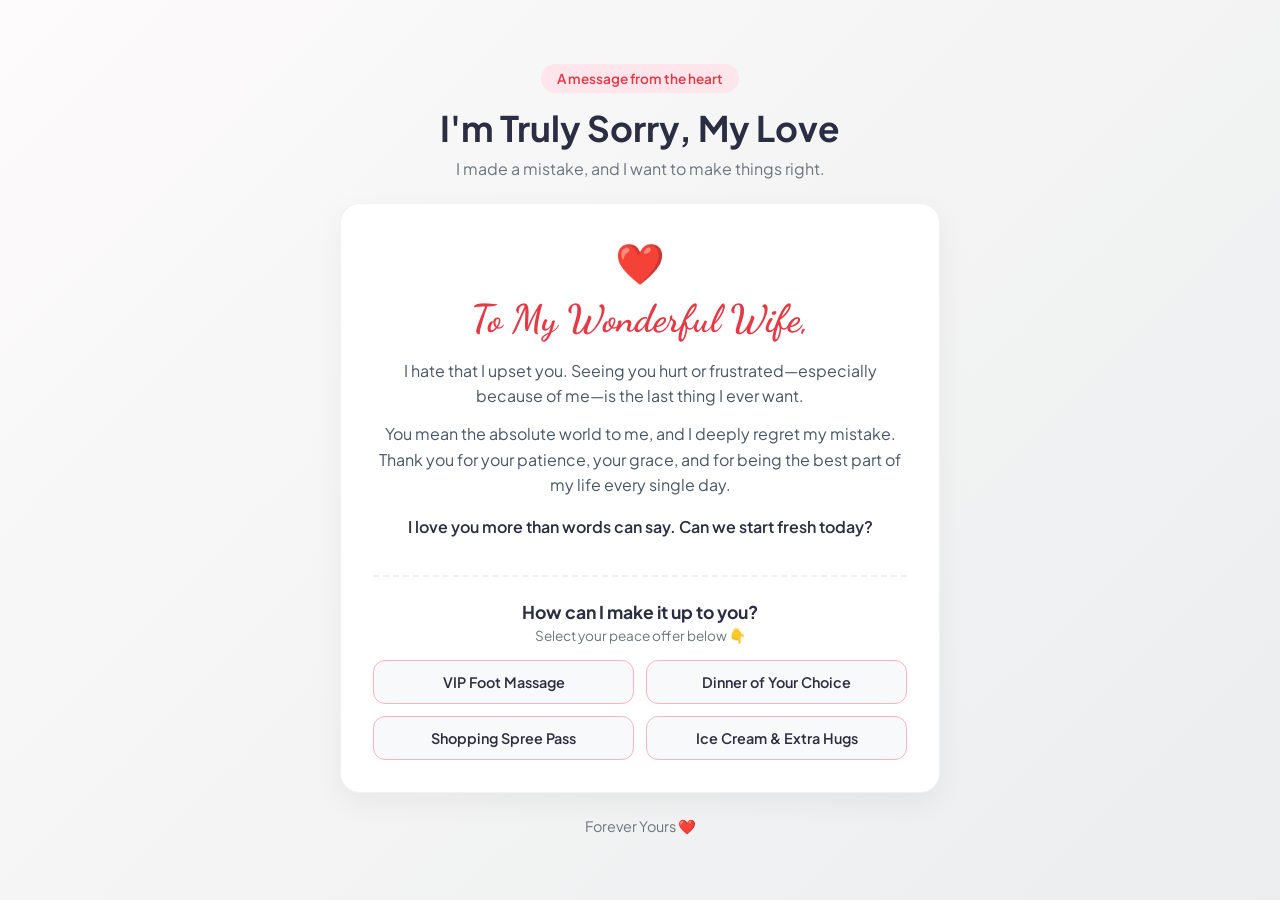
==== index.html @ 35dc7ccc "Update index.html" ====
<!DOCTYPE html>
<html lang="en">
<head>
  <meta charset="UTF-8">
  <meta name="viewport" content="width=device-width, initial-scale=1.0">
  <title>I'm So Sorry ❤️</title>
  
  <!-- Fonts -->
  <link rel="preconnect" href="https://fonts.googleapis.com">
  <link rel="preconnect" href="https://fonts.gstatic.com" crossorigin>
  <link href="https://fonts.googleapis.com/css2?family=Dancing+Script:wght@600&family=Plus+Jakarta+Sans:wght@400;600&display=swap" rel="stylesheet">

  <!-- Combined Stylesheet -->
  <style>
    :root {
      --bg-gradient: linear-gradient(135deg, #fdfbfb 0%, #ebedee 100%);
      --card-bg: #ffffff;
      --primary-color: #e63946;
      --text-dark: #2b2d42;
      --text-muted: #6c757d;
      --accent-pink: #ffe5ec;
      --accent-border: #ffb3c1;
    }

    * {
      box-sizing: border-box;
      margin: 0;
      padding: 0;
    }

    body {
      font-family: 'Plus Jakarta Sans', sans-serif;
      background: var(--bg-gradient);
      color: var(--text-dark);
      min-height: 100vh;
      display: flex;
      justify-content: center;
      align-items: center;
      padding: 20px;
    }

    .container {
      max-width: 600px;
      width: 100%;
    }

    .hero {
      text-align: center;
      margin-bottom: 24px;
    }

    .badge {
      background-color: var(--accent-pink);
      color: var(--primary-color);
      font-size: 0.85rem;
      font-weight: 600;
      padding: 6px 16px;
      border-radius: 20px;
      display: inline-block;
      margin-bottom: 12px;
    }

    .hero h1 {
      font-size: 2.2rem;
      color: var(--text-dark);
      margin-bottom: 8px;
    }

    .subtitle {
      color: var(--text-muted);
      font-size: 1rem;
    }

    .card {
      background: var(--card-bg);
      border-radius: 20px;
      padding: 32px;
      box-shadow: 0 10px 30px rgba(0, 0, 0, 0.05);
      border: 1px solid rgba(0, 0, 0, 0.05);
    }

    .letter-window {
      text-align: center;
      border-bottom: 2px dashed #f0f0f0;
      padding-bottom: 24px;
      margin-bottom: 24px;
    }

    .heart-icon {
      font-size: 2.5rem;
      margin-bottom: 8px;
      animation: pulse 1.8s infinite;
    }

    .letter-window h2 {
      font-family: 'Dancing Script', cursive;
      font-size: 2.4rem;
      color: var(--primary-color);
      margin-bottom: 16px;
    }

    .letter-body p {
      line-height: 1.6;
      margin-bottom: 12px;
      color: #4a5568;
    }

    .letter-body .highlight {
      font-weight: 600;
      color: var(--text-dark);
      margin-top: 16px;
    }

    .interactive-section h3 {
      font-size: 1.1rem;
      text-align: center;
      margin-bottom: 4px;
    }

    .hint {
      text-align: center;
      font-size: 0.85rem;
      color: var(--text-muted);
      margin-bottom: 16px;
    }

    .buttons-grid {
      display: grid;
      grid-template-columns: repeat(2, 1fr);
      gap: 12px;
    }

    .offer-btn {
      background-color: #f8f9fa;
      border: 1px solid var(--accent-border);
      padding: 12px 16px;
      border-radius: 12px;
      font-family: inherit;
      font-size: 0.9rem;
      font-weight: 600;
      color: var(--text-dark);
      cursor: pointer;
      transition: all 0.2s ease;
    }

    .offer-btn:hover {
      background-color: var(--accent-pink);
      transform: translateY(-2px);
    }

    .response-box {
      margin-top: 20px;
      padding: 16px;
      background-color: var(--accent-pink);
      border-radius: 12px;
      text-align: center;
      border: 1px solid var(--accent-border);
      transition: opacity 0.3s ease;
    }

    .hidden {
      display: none;
    }

    footer {
      text-align: center;
      margin-top: 24px;
      color: var(--text-muted);
      font-size: 0.9rem;
    }

    @keyframes pulse {
      0% { transform: scale(1); }
      50% { transform: scale(1.15); }
      100% { transform: scale(1); }
    }

    @media (max-width: 480px) {
      .buttons-grid {
        grid-template-columns: 1fr;
      }
    }
  </style>
</head>
<body>

  <div class="container">
    <header class="hero">
      <span class="badge">A message from the heart</span>
      <h1>I'm Truly Sorry, My Love</h1>
      <p class="subtitle">I made a mistake, and I want to make things right.</p>
    </header>

    <main class="card">
      <div class="letter-window">
        <div class="heart-icon">❤️</div>
        <h2>To My Wonderful Wife,</h2>
        <div class="letter-body">
          <p>I hate that I upset you. Seeing you hurt or frustrated—especially because of me—is the last thing I ever want.</p>
          <p>You mean the absolute world to me, and I deeply regret my mistake. Thank you for your patience, your grace, and for being the best part of my life every single day.</p>
          <p class="highlight">I love you more than words can say. Can we start fresh today?</p>
        </div>
      </div>

      <div class="interactive-section">
        <h3>How can I make it up to you?</h3>
        <p class="hint">Select your peace offer below 👇</p>
        
        <div class="buttons-grid">
          <button class="offer-btn" onclick="acceptOffer('🛋️ VIP Foot Massage & Quiet Evening')">VIP Foot Massage</button>
          <button class="offer-btn" onclick="acceptOffer('🍕 Favorite Takeout & Movie Night')">Dinner of Your Choice</button>
          <button class="offer-btn" onclick="acceptOffer('🛍️ Uninterrupted Shopping Day')">Shopping Spree Pass</button>
          <button class="offer-btn" onclick="acceptOffer('🍦 Ice Cream & Unlimited Hugs')">Ice Cream & Extra Hugs</button>
        </div>

        <div id="response-box" class="response-box hidden">
          <p id="response-text"></p>
        </div>
      </div>
    </main>

    <footer>
      <p>Forever Yours ❤️</p>
    </footer>
  </div>

  <!-- JavaScript Logic -->
  <script>
    function acceptOffer(offerText) {
      const responseBox = document.getElementById('response-box');
      const responseText = document.getElementById('response-text');

      responseText.innerHTML = `<strong>Locked in!</strong><br> You selected: <em>${offerText}</em>. Consider it done! ❤️`;
      
      responseBox.classList.remove('hidden');
      responseBox.scrollIntoView({ behavior: 'smooth', block: 'nearest' });
    }
  </script>
</body>
</html>
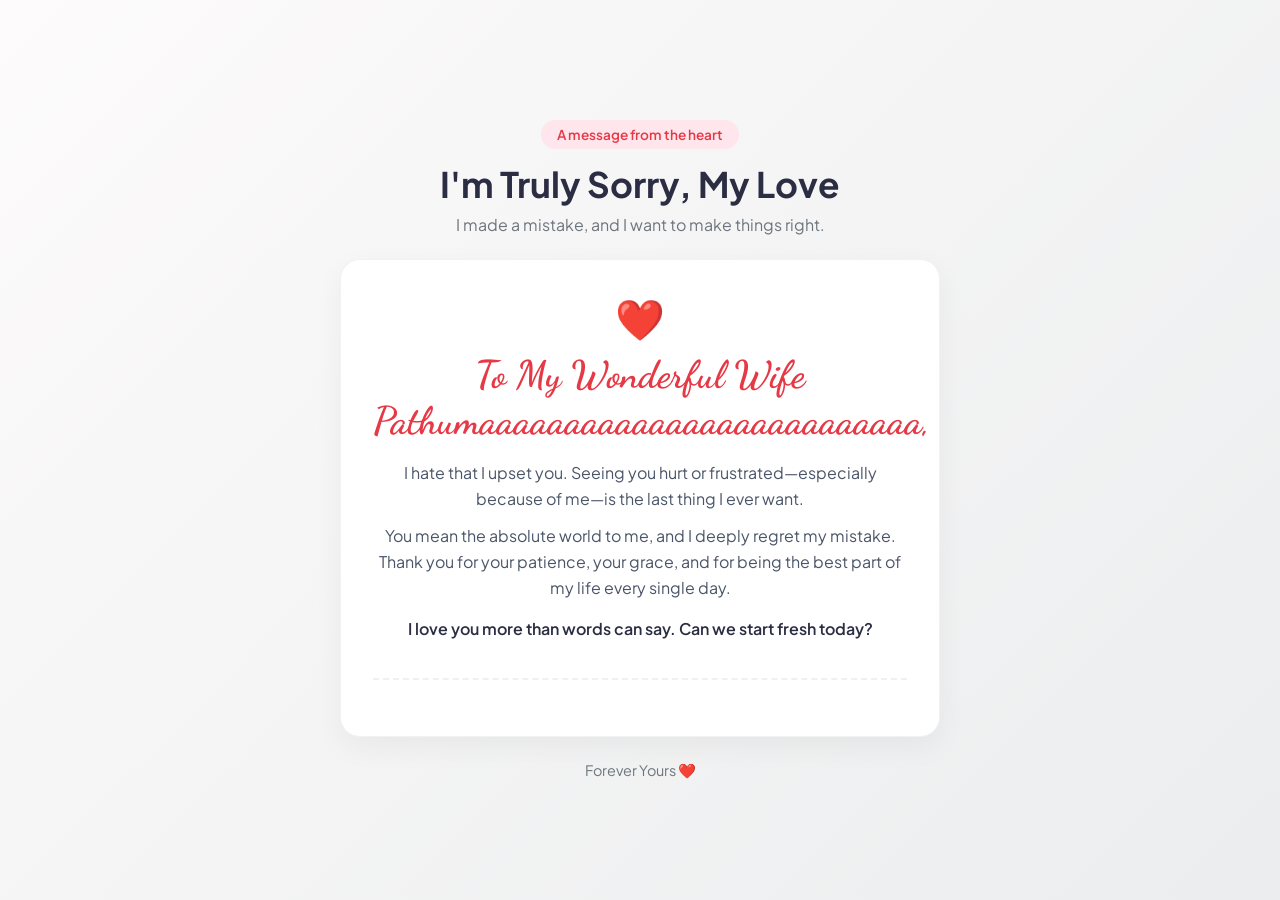
==== commit f6d93200: "Update index.html" ====
--- a/index.html
+++ b/index.html
@@ -194,24 +194,12 @@
     <main class="card">
       <div class="letter-window">
         <div class="heart-icon">❤️</div>
-        <h2>To My Wonderful Wife,</h2>
+        <h2>To My Wonderful Wife Pathumaaaaaaaaaaaaaaaaaaaaaaaaaa,</h2>
         <div class="letter-body">
           <p>I hate that I upset you. Seeing you hurt or frustrated—especially because of me—is the last thing I ever want.</p>
           <p>You mean the absolute world to me, and I deeply regret my mistake. Thank you for your patience, your grace, and for being the best part of my life every single day.</p>
           <p class="highlight">I love you more than words can say. Can we start fresh today?</p>
         </div>
-      </div>
-
-      <div class="interactive-section">
-        <h3>How can I make it up to you?</h3>
-        <p class="hint">Select your peace offer below 👇</p>
-        
-        <div class="buttons-grid">
-          <button class="offer-btn" onclick="acceptOffer('🛋️ VIP Foot Massage & Quiet Evening')">VIP Foot Massage</button>
-          <button class="offer-btn" onclick="acceptOffer('🍕 Favorite Takeout & Movie Night')">Dinner of Your Choice</button>
-          <button class="offer-btn" onclick="acceptOffer('🛍️ Uninterrupted Shopping Day')">Shopping Spree Pass</button>
-          <button class="offer-btn" onclick="acceptOffer('🍦 Ice Cream & Unlimited Hugs')">Ice Cream & Extra Hugs</button>
-        </div>
 
         <div id="response-box" class="response-box hidden">
           <p id="response-text"></p>
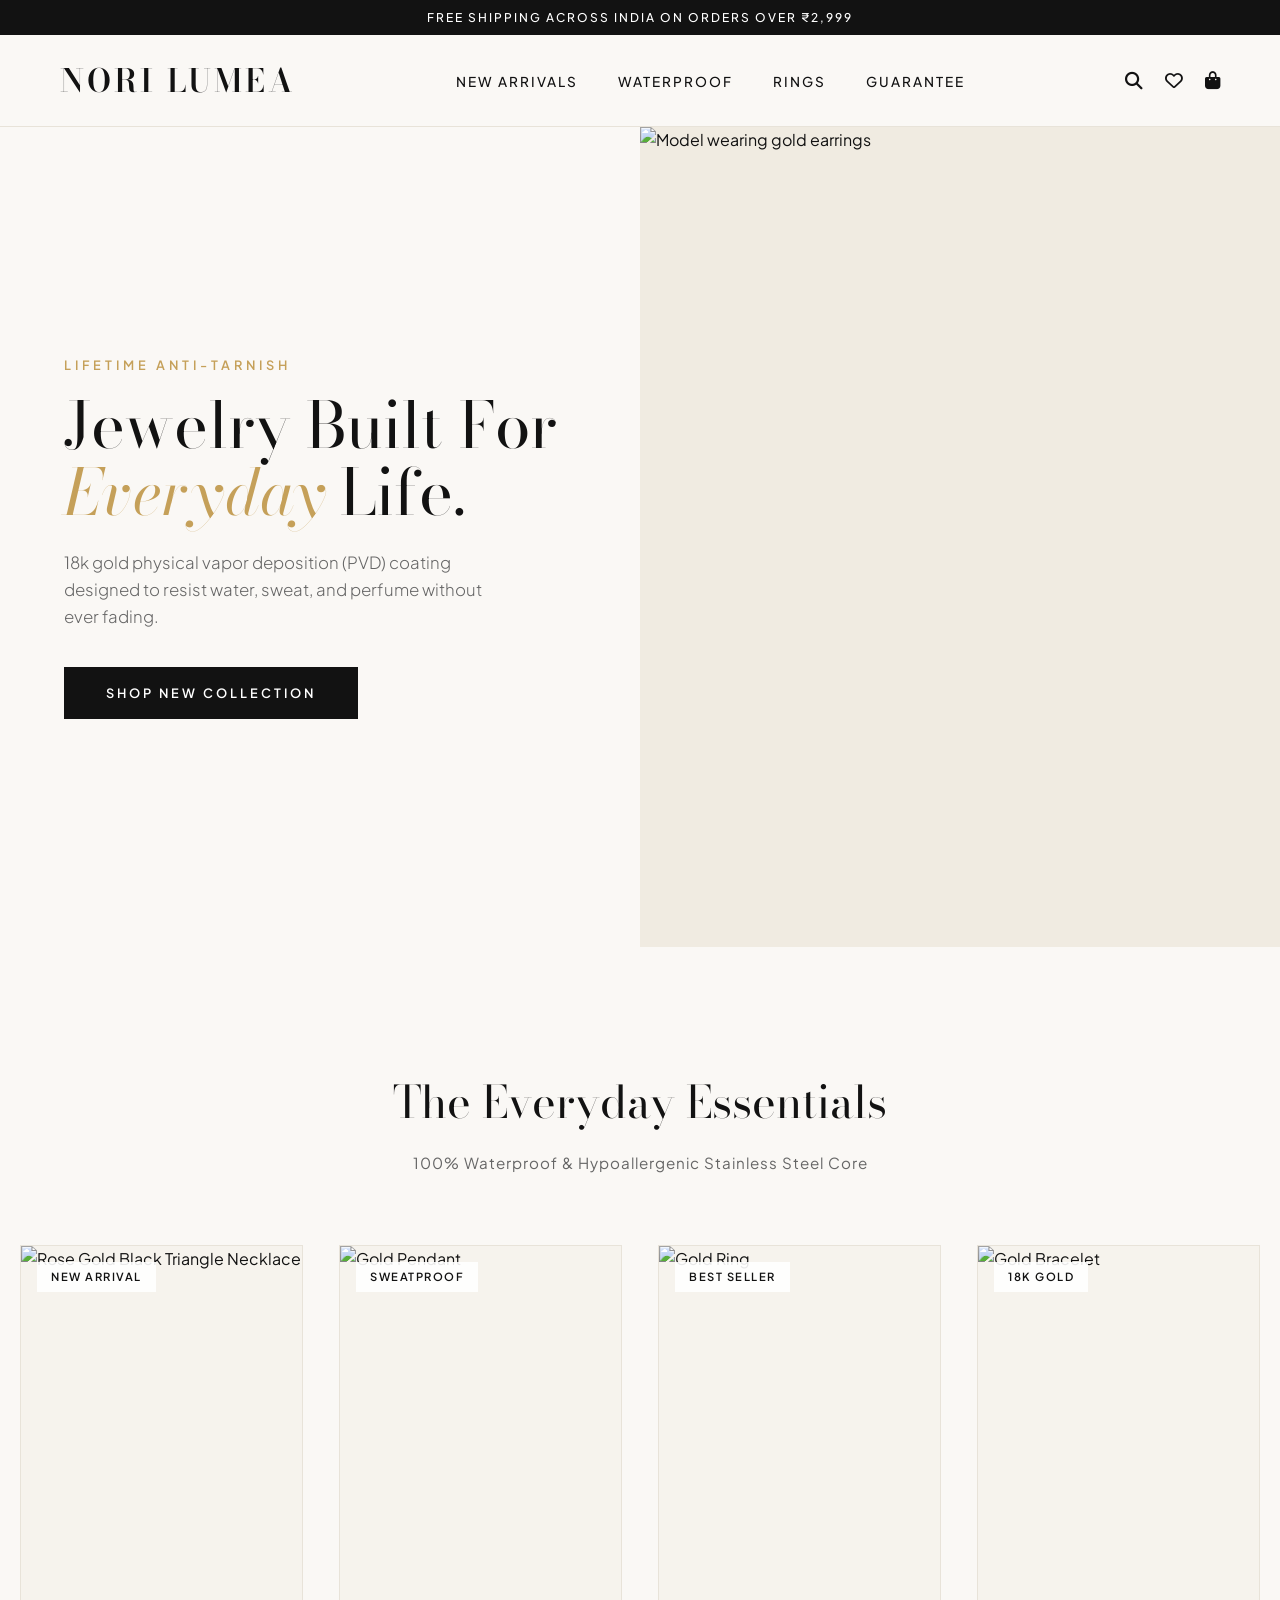
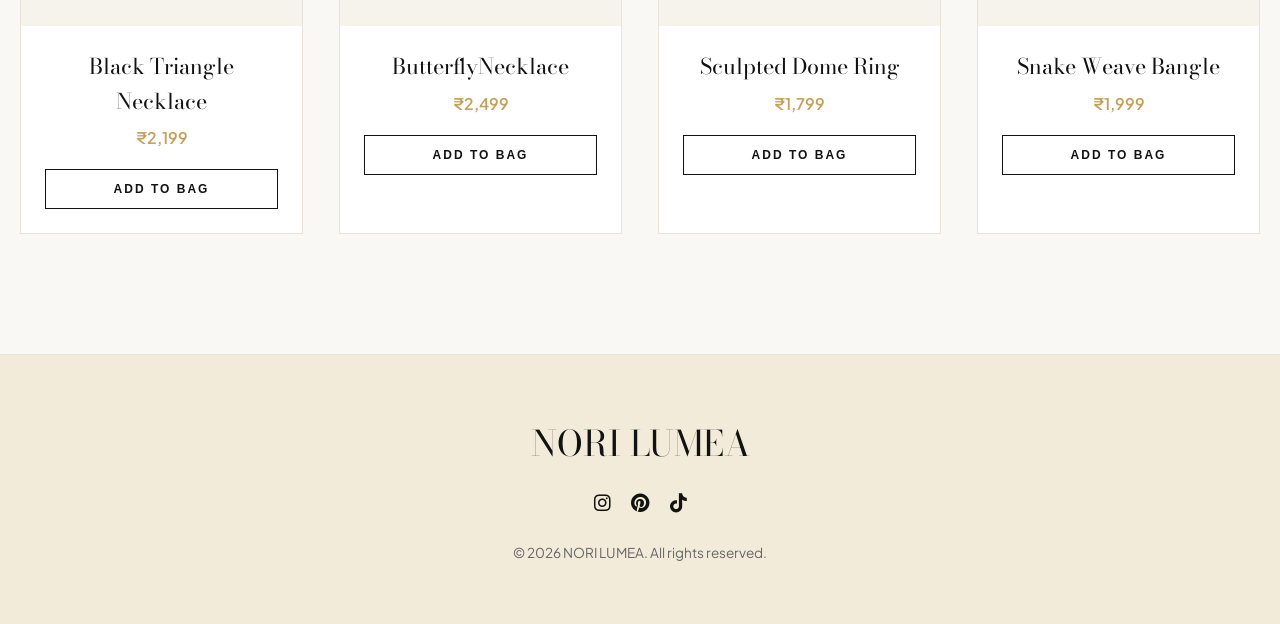
==== commit d4f7b40d: "Replace old content with new layout and styles" ====
--- a/index.html
+++ b/index.html
@@ -1,228 +1,465 @@
 <!DOCTYPE html>
 <html lang="en">
 <head>
-  <meta charset="UTF-8">
-  <meta name="viewport" content="width=device-width, initial-scale=1.0">
-  <title>I'm So Sorry ❤️</title>
-  
-  <!-- Fonts -->
-  <link rel="preconnect" href="https://fonts.googleapis.com">
-  <link rel="preconnect" href="https://fonts.gstatic.com" crossorigin>
-  <link href="https://fonts.googleapis.com/css2?family=Dancing+Script:wght@600&family=Plus+Jakarta+Sans:wght@400;600&display=swap" rel="stylesheet">
-
-  <!-- Combined Stylesheet -->
-  <style>
-    :root {
-      --bg-gradient: linear-gradient(135deg, #fdfbfb 0%, #ebedee 100%);
-      --card-bg: #ffffff;
-      --primary-color: #e63946;
-      --text-dark: #2b2d42;
-      --text-muted: #6c757d;
-      --accent-pink: #ffe5ec;
-      --accent-border: #ffb3c1;
-    }
-
-    * {
-      box-sizing: border-box;
-      margin: 0;
-      padding: 0;
-    }
-
-    body {
-      font-family: 'Plus Jakarta Sans', sans-serif;
-      background: var(--bg-gradient);
-      color: var(--text-dark);
-      min-height: 100vh;
-      display: flex;
-      justify-content: center;
-      align-items: center;
-      padding: 20px;
-    }
-
-    .container {
-      max-width: 600px;
-      width: 100%;
-    }
-
-    .hero {
-      text-align: center;
-      margin-bottom: 24px;
-    }
-
-    .badge {
-      background-color: var(--accent-pink);
-      color: var(--primary-color);
-      font-size: 0.85rem;
-      font-weight: 600;
-      padding: 6px 16px;
-      border-radius: 20px;
-      display: inline-block;
-      margin-bottom: 12px;
-    }
-
-    .hero h1 {
-      font-size: 2.2rem;
-      color: var(--text-dark);
-      margin-bottom: 8px;
-    }
-
-    .subtitle {
-      color: var(--text-muted);
-      font-size: 1rem;
-    }
-
-    .card {
-      background: var(--card-bg);
-      border-radius: 20px;
-      padding: 32px;
-      box-shadow: 0 10px 30px rgba(0, 0, 0, 0.05);
-      border: 1px solid rgba(0, 0, 0, 0.05);
-    }
-
-    .letter-window {
-      text-align: center;
-      border-bottom: 2px dashed #f0f0f0;
-      padding-bottom: 24px;
-      margin-bottom: 24px;
-    }
-
-    .heart-icon {
-      font-size: 2.5rem;
-      margin-bottom: 8px;
-      animation: pulse 1.8s infinite;
-    }
-
-    .letter-window h2 {
-      font-family: 'Dancing Script', cursive;
-      font-size: 2.4rem;
-      color: var(--primary-color);
-      margin-bottom: 16px;
-    }
-
-    .letter-body p {
-      line-height: 1.6;
-      margin-bottom: 12px;
-      color: #4a5568;
-    }
-
-    .letter-body .highlight {
-      font-weight: 600;
-      color: var(--text-dark);
-      margin-top: 16px;
-    }
-
-    .interactive-section h3 {
-      font-size: 1.1rem;
-      text-align: center;
-      margin-bottom: 4px;
-    }
-
-    .hint {
-      text-align: center;
-      font-size: 0.85rem;
-      color: var(--text-muted);
-      margin-bottom: 16px;
-    }
-
-    .buttons-grid {
-      display: grid;
-      grid-template-columns: repeat(2, 1fr);
-      gap: 12px;
-    }
-
-    .offer-btn {
-      background-color: #f8f9fa;
-      border: 1px solid var(--accent-border);
-      padding: 12px 16px;
-      border-radius: 12px;
-      font-family: inherit;
-      font-size: 0.9rem;
-      font-weight: 600;
-      color: var(--text-dark);
-      cursor: pointer;
-      transition: all 0.2s ease;
-    }
-
-    .offer-btn:hover {
-      background-color: var(--accent-pink);
-      transform: translateY(-2px);
-    }
-
-    .response-box {
-      margin-top: 20px;
-      padding: 16px;
-      background-color: var(--accent-pink);
-      border-radius: 12px;
-      text-align: center;
-      border: 1px solid var(--accent-border);
-      transition: opacity 0.3s ease;
-    }
-
-    .hidden {
-      display: none;
-    }
-
-    footer {
-      text-align: center;
-      margin-top: 24px;
-      color: var(--text-muted);
-      font-size: 0.9rem;
-    }
-
-    @keyframes pulse {
-      0% { transform: scale(1); }
-      50% { transform: scale(1.15); }
-      100% { transform: scale(1); }
-    }
-
-    @media (max-width: 480px) {
-      .buttons-grid {
-        grid-template-columns: 1fr;
-      }
-    }
-  </style>
+    <meta charset="UTF-8">
+    <meta name="viewport" content="width=device-width, initial-scale=1.0">
+    <title>NORI LUMEA | Anti-Tarnish Everyday Luxury</title>
+    <!-- Google Fonts & FontAwesome -->
+    <link href="https://fonts.googleapis.com/css2?family=Bodoni+Moda:ital,opsz,wght@0,6..96,400;0,6..96,600;1,6..96,400&family=Plus+Jakarta+Sans:wght@300;400;500;600&display=swap" rel="stylesheet">
+    <link rel="stylesheet" href="https://cdnjs.cloudflare.com/ajax/libs/font-awesome/6.4.0/css/all.min.css">
+
+    <style>
+        /* ==========================================
+           1. LIGHT LUXURY DESIGN SYSTEM
+           ========================================== */
+        :root {
+            --bg-body: #faf8f5;
+            --bg-card: #ffffff;
+            --text-primary: #121212;
+            --text-secondary: #666666;
+            --accent-gold: #c5a059;
+            --accent-soft: #f2ebd9;
+            --border-light: #e8e3d9;
+            --font-editorial: 'Bodoni Moda', serif;
+            --font-clean: 'Plus Jakarta Sans', sans-serif;
+        }
+
+        * {
+            margin: 0;
+            padding: 0;
+            box-sizing: border-box;
+            scroll-behavior: smooth;
+        }
+
+        body {
+            background-color: var(--bg-body);
+            color: var(--text-primary);
+            font-family: var(--font-clean);
+            overflow-x: hidden;
+            line-height: 1.6;
+        }
+
+        /* Top Announcement Bar */
+        .announcement-bar {
+            background-color: var(--text-primary);
+            color: #ffffff;
+            text-align: center;
+            padding: 8px 20px;
+            font-size: 0.75rem;
+            letter-spacing: 2px;
+            text-transform: uppercase;
+            font-weight: 500;
+        }
+
+        /* ==========================================
+           2. HEADER & NAVIGATION
+           ========================================== */
+        nav {
+            position: sticky;
+            top: 0;
+            width: 100%;
+            padding: 20px 60px;
+            display: flex;
+            justify-content: space-between;
+            align-items: center;
+            background: rgba(250, 248, 245, 0.9);
+            backdrop-filter: blur(10px);
+            border-bottom: 1px solid var(--border-light);
+            z-index: 1000;
+        }
+
+        .logo {
+            font-family: var(--font-editorial);
+            font-size: 2rem;
+            letter-spacing: 3px;
+            color: var(--text-primary);
+            text-decoration: none;
+            font-weight: 600;
+        }
+
+        .nav-links {
+            display: flex;
+            gap: 40px;
+            list-style: none;
+        }
+
+        .nav-links a {
+            color: var(--text-primary);
+            text-decoration: none;
+            font-size: 0.85rem;
+            letter-spacing: 2px;
+            text-transform: uppercase;
+            font-weight: 500;
+            transition: color 0.3s ease;
+        }
+
+        .nav-links a:hover {
+            color: var(--accent-gold);
+        }
+
+        .nav-icons {
+            display: flex;
+            gap: 22px;
+            color: var(--text-primary);
+            font-size: 1.1rem;
+        }
+
+        .nav-icons i {
+            cursor: pointer;
+            transition: transform 0.2s ease;
+        }
+
+        .nav-icons i:hover {
+            transform: scale(1.1);
+            color: var(--accent-gold);
+        }
+
+        /* ==========================================
+           3. HERO SECTION (SPLIT SCREEN LAYOUT)
+           ========================================== */
+        .hero {
+            display: grid;
+            grid-template-columns: 1fr 1fr;
+            min-height: calc(100vh - 80px);
+            align-items: center;
+        }
+
+        .hero-content {
+            padding: 80px 10%;
+            display: flex;
+            flex-direction: column;
+            justify-content: center;
+        }
+
+        .hero-tag {
+            color: var(--accent-gold);
+            font-size: 0.8rem;
+            letter-spacing: 4px;
+            text-transform: uppercase;
+            font-weight: 600;
+            margin-bottom: 16px;
+        }
+
+        .hero-title {
+            font-family: var(--font-editorial);
+            font-size: clamp(3rem, 5vw, 4.8rem);
+            line-height: 1.05;
+            margin-bottom: 24px;
+            font-weight: 400;
+        }
+
+        .hero-title i {
+            font-weight: 400;
+            color: var(--accent-gold);
+        }
+
+        .hero p {
+            color: var(--text-secondary);
+            font-size: 1.05rem;
+            margin-bottom: 36px;
+            max-width: 440px;
+            font-weight: 300;
+        }
+
+        .btn-black {
+            display: inline-block;
+            align-self: flex-start;
+            padding: 16px 42px;
+            background-color: var(--text-primary);
+            color: #ffffff;
+            text-decoration: none;
+            font-size: 0.8rem;
+            letter-spacing: 3px;
+            text-transform: uppercase;
+            font-weight: 600;
+            transition: all 0.3s ease;
+        }
+
+        .btn-black:hover {
+            background-color: var(--accent-gold);
+            transform: translateY(-2px);
+        }
+
+        .hero-image-container {
+            height: 100%;
+            min-height: 500px;
+            position: relative;
+            overflow: hidden;
+            background: #f0ebe1;
+        }
+
+        .hero-image {
+            width: 100%;
+            height: 100%;
+            object-fit: cover;
+        }
+
+        /* ==========================================
+           4. FEATURED PRODUCTS (CLEAN CARDS)
+           ========================================== */
+        .section {
+            max-width: 1300px;
+            margin: 0 auto;
+            padding: 120px 20px;
+        }
+
+        .section-header {
+            text-align: center;
+            margin-bottom: 70px;
+        }
+
+        .section-title {
+            font-family: var(--font-editorial);
+            font-size: 2.8rem;
+            font-weight: 400;
+            margin-bottom: 12px;
+        }
+
+        .section-subtitle {
+            color: var(--text-secondary);
+            font-size: 0.95rem;
+            letter-spacing: 1px;
+        }
+
+        .products-grid {
+            display: grid;
+            grid-template-columns: repeat(auto-fit, minmax(280px, 1fr));
+            gap: 36px;
+        }
+
+        .product-card {
+            background: var(--bg-card);
+            border: 1px solid var(--border-light);
+            transition: all 0.4s ease;
+            position: relative;
+        }
+
+        .product-image-box {
+            position: relative;
+            height: 380px;
+            overflow: hidden;
+            background: #f6f3ed;
+        }
+
+        .product-image-box img {
+            width: 100%;
+            height: 100%;
+            object-fit: cover;
+            transition: transform 0.6s cubic-bezier(0.25, 1, 0.5, 1);
+        }
+
+        .product-card:hover .product-image-box img {
+            transform: scale(1.06);
+        }
+
+        .badge-light {
+            position: absolute;
+            top: 16px;
+            left: 16px;
+            background: rgba(255, 255, 255, 0.9);
+            padding: 6px 14px;
+            font-size: 0.7rem;
+            letter-spacing: 1.5px;
+            text-transform: uppercase;
+            font-weight: 600;
+            color: var(--text-primary);
+            z-index: 2;
+        }
+
+        .product-details {
+            padding: 24px;
+            text-align: center;
+        }
+
+        .product-name {
+            font-family: var(--font-editorial);
+            font-size: 1.35rem;
+            margin-bottom: 6px;
+            font-weight: 400;
+        }
+
+        .product-price {
+            color: var(--accent-gold);
+            font-weight: 600;
+            font-size: 1rem;
+            margin-bottom: 18px;
+        }
+
+        .btn-outline {
+            width: 100%;
+            padding: 12px;
+            background: transparent;
+            border: 1px solid var(--text-primary);
+            color: var(--text-primary);
+            font-size: 0.75rem;
+            letter-spacing: 2px;
+            text-transform: uppercase;
+            font-weight: 600;
+            cursor: pointer;
+            transition: all 0.3s ease;
+        }
+
+        .btn-outline:hover {
+            background: var(--text-primary);
+            color: #ffffff;
+        }
+
+        .product-card:hover {
+            box-shadow: 0 15px 35px rgba(0, 0, 0, 0.05);
+            border-color: var(--accent-gold);
+        }
+
+        /* ==========================================
+           5. FOOTER
+           ========================================== */
+        footer {
+            background-color: #f2ebd9;
+            border-top: 1px solid var(--border-light);
+            padding: 60px 20px;
+            text-align: center;
+        }
+
+        .footer-logo {
+            font-family: var(--font-editorial);
+            font-size: 2.2rem;
+            color: var(--text-primary);
+            margin-bottom: 16px;
+        }
+
+        .footer-socials {
+            display: flex;
+            justify-content: center;
+            gap: 20px;
+            margin-bottom: 24px;
+        }
+
+        .footer-socials a {
+            color: var(--text-primary);
+            font-size: 1.2rem;
+            transition: color 0.3s ease;
+        }
+
+        .footer-socials a:hover {
+            color: var(--accent-gold);
+        }
+
+        @media (max-width: 900px) {
+            .hero { grid-template-columns: 1fr; }
+            .hero-image-container { height: 400px; }
+            .hero-content { padding: 60px 20px; }
+            nav { padding: 20px; }
+            .nav-links { display: none; }
+        }
+    </style>
 </head>
 <body>
 
-  <div class="container">
-    <header class="hero">
-      <span class="badge">A message from the heart</span>
-      <h1>I'm Truly Sorry, My Love</h1>
-      <p class="subtitle">I made a mistake, and I want to make things right.</p>
-    </header>
-
-    <main class="card">
-      <div class="letter-window">
-        <div class="heart-icon">❤️</div>
-        <h2>To My Wonderful Wife Pathumaaaaaaaaaaaaaaaaaaaaaaaaaa,</h2>
-        <div class="letter-body">
-          <p>I hate that I upset you. Seeing you hurt or frustrated—especially because of me—is the last thing I ever want.</p>
-          <p>You mean the absolute world to me, and I deeply regret my mistake. Thank you for your patience, your grace, and for being the best part of my life every single day.</p>
-          <p class="highlight">I love you more than words can say. Can we start fresh today?</p>
-        </div>
-
-        <div id="response-box" class="response-box hidden">
-          <p id="response-text"></p>
-        </div>
-      </div>
-    </main>
-
+    <!-- Announcement Bar -->
+    <div class="announcement-bar">
+        Free Shipping Across India On Orders Over ₹2,999
+    </div>
+
+    <!-- Navigation Header -->
+    <nav>
+        <a href="#" class="logo">NORI LUMEA</a>
+        <ul class="nav-links">
+            <li><a href="#new">New Arrivals</a></li>
+            <li><a href="#waterproof">Waterproof</a></li>
+            <li><a href="#rings">Rings</a></li>
+            <li><a href="#about">Guarantee</a></li>
+        </ul>
+        <div class="nav-icons">
+            <i class="fa-solid fa-magnifying-glass"></i>
+            <i class="fa-regular fa-heart"></i>
+            <i class="fa-solid fa-bag-shopping"></i>
+        </div>
+    </nav>
+
+    <!-- Split Hero Section -->
+    <section class="hero">
+        <div class="hero-content">
+            <span class="hero-tag">Lifetime Anti-Tarnish</span>
+            <h1 class="hero-title">Jewelry Built For <i>Everyday</i> Life.</h1>
+            <p>18k gold physical vapor deposition (PVD) coating designed to resist water, sweat, and perfume without ever fading.</p>
+            <a href="#new" class="btn-black">Shop New Collection</a>
+        </div>
+        <div class="hero-image-container">
+            <img src="ChatGPT Image Aug 13, 2026, 03_35_09 PM.png" alt="Model wearing gold earrings" class="hero-image">
+        </div>
+    </section>
+
+    <!-- Product Showcase Grid -->
+    <section class="section" id="new">
+        <div class="section-header">
+            <h2 class="section-title">The Everyday Essentials</h2>
+            <p class="section-subtitle">100% Waterproof & Hypoallergenic Stainless Steel Core</p>
+        </div>
+
+        <div class="products-grid">
+            <!-- Product 1: Newly Added Triangle Necklace -->
+            <article class="product-card">
+                <div class="product-image-box">
+                    <span class="badge-light">New Arrival</span>
+                    <img src="ChatGPT Image Aug 13, 2026, 03_58_07 PM.png" alt="Rose Gold Black Triangle Necklace">
+                </div>
+                <div class="product-details">
+                    <h3 class="product-name">Black Triangle Necklace</h3>
+                    <p class="product-price">₹2,199</p>
+                    <button class="btn-outline">Add To Bag</button>
+                </div>
+            </article>
+
+            <!-- Product 2 -->
+            <article class="product-card">
+                <div class="product-image-box">
+                    <span class="badge-light">Sweatproof</span>
+                    <img src="ChatGPT Image Aug 13, 2026, 04_11_42 PM.png" alt="Gold Pendant">
+                </div>
+                <div class="product-details">
+                    <h3 class="product-name">ButterflyNecklace</h3>
+                    <p class="product-price">₹2,499</p>
+                    <button class="btn-outline">Add To Bag</button>
+                </div>
+            </article>
+
+            <!-- Product 3 -->
+            <article class="product-card">
+                <div class="product-image-box">
+                    <span class="badge-light">Best Seller</span>
+                    <img src="ChatGPT Image Aug 13, 2026, 04_20_34 PM.png" alt="Gold Ring">
+                </div>
+                <div class="product-details">
+                    <h3 class="product-name">Sculpted Dome Ring</h3>
+                    <p class="product-price">₹1,799</p>
+                    <button class="btn-outline">Add To Bag</button>
+                </div>
+            </article>
+
+            <!-- Product 4 -->
+            <article class="product-card">
+                <div class="product-image-box">
+                    <span class="badge-light">18k Gold</span>
+                    <img src="ChatGPT Image Aug 13, 2026, 06_10_52 PM.png" alt="Gold Bracelet">
+                </div>
+                <div class="product-details">
+                    <h3 class="product-name">Snake Weave Bangle</h3>
+                    <p class="product-price">₹1,999</p>
+                    <button class="btn-outline">Add To Bag</button>
+                </div>
+            </article>
+        </div>
+    </section>
+
+    <!-- Footer -->
     <footer>
-      <p>Forever Yours ❤️</p>
+        <div class="footer-logo">NORI LUMEA</div>
+        <div class="footer-socials">
+            <a href="#"><i class="fa-brands fa-instagram"></i></a>
+            <a href="#"><i class="fa-brands fa-pinterest"></i></a>
+            <a href="#"><i class="fa-brands fa-tiktok"></i></a>
+        </div>
+        <p style="color: var(--text-secondary); font-size: 0.85rem;">&copy; 2026 NORI LUMEA. All rights reserved.</p>
     </footer>
-  </div>
-
-  <!-- JavaScript Logic -->
-  <script>
-    function acceptOffer(offerText) {
-      const responseBox = document.getElementById('response-box');
-      const responseText = document.getElementById('response-text');
-
-      responseText.innerHTML = `<strong>Locked in!</strong><br> You selected: <em>${offerText}</em>. Consider it done! ❤️`;
-      
-      responseBox.classList.remove('hidden');
-      responseBox.scrollIntoView({ behavior: 'smooth', block: 'nearest' });
-    }
-  </script>
+
 </body>
 </html>
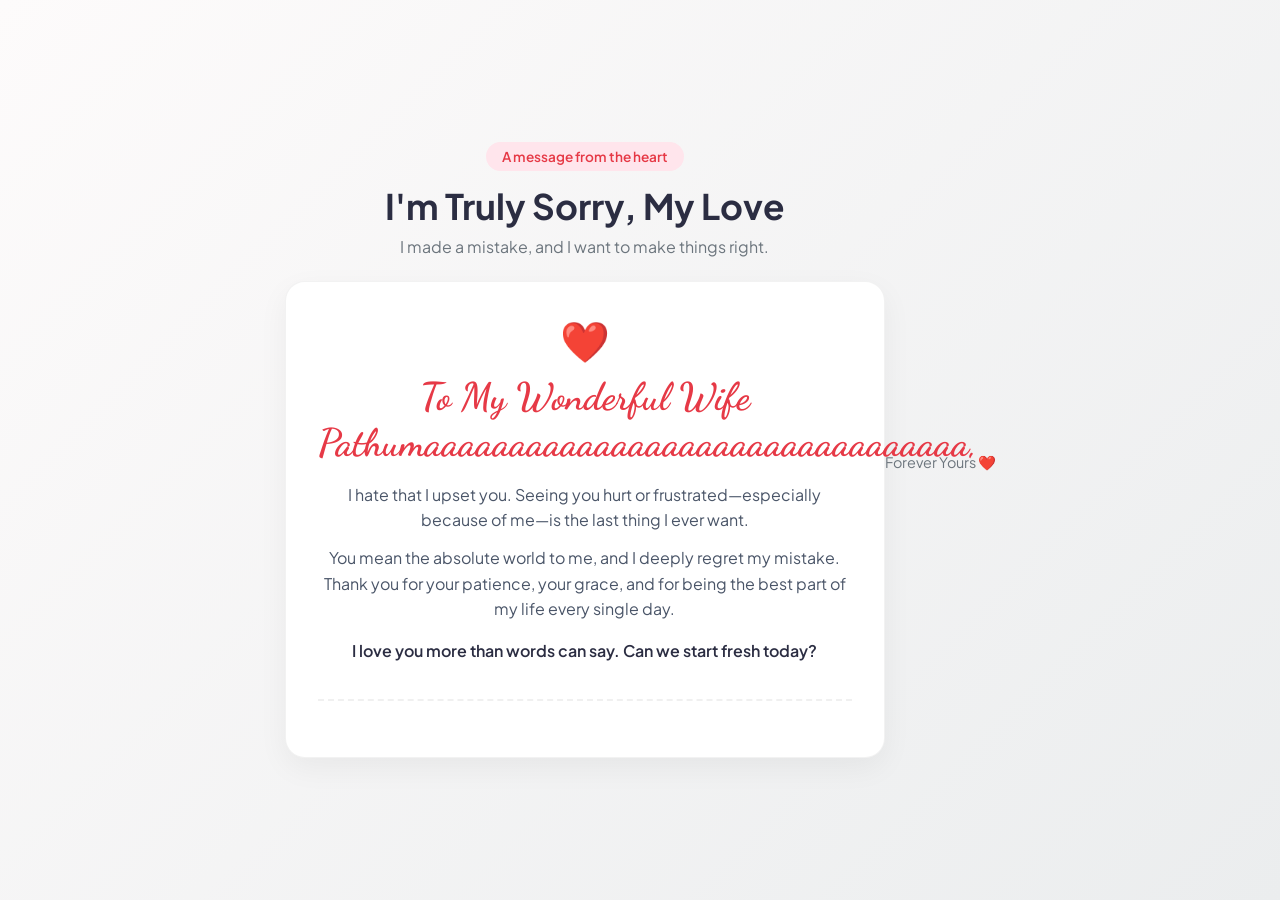
==== commit f237f4b1: "Replace NORI LUMEA content with apology message" ====
--- a/index.html
+++ b/index.html
@@ -1,465 +1,231 @@
 <!DOCTYPE html>
 <html lang="en">
 <head>
-    <meta charset="UTF-8">
-    <meta name="viewport" content="width=device-width, initial-scale=1.0">
-    <title>NORI LUMEA | Anti-Tarnish Everyday Luxury</title>
-    <!-- Google Fonts & FontAwesome -->
-    <link href="https://fonts.googleapis.com/css2?family=Bodoni+Moda:ital,opsz,wght@0,6..96,400;0,6..96,600;1,6..96,400&family=Plus+Jakarta+Sans:wght@300;400;500;600&display=swap" rel="stylesheet">
-    <link rel="stylesheet" href="https://cdnjs.cloudflare.com/ajax/libs/font-awesome/6.4.0/css/all.min.css">
-
-    <style>
-        /* ==========================================
-           1. LIGHT LUXURY DESIGN SYSTEM
-           ========================================== */
-        :root {
-            --bg-body: #faf8f5;
-            --bg-card: #ffffff;
-            --text-primary: #121212;
-            --text-secondary: #666666;
-            --accent-gold: #c5a059;
-            --accent-soft: #f2ebd9;
-            --border-light: #e8e3d9;
-            --font-editorial: 'Bodoni Moda', serif;
-            --font-clean: 'Plus Jakarta Sans', sans-serif;
-        }
-
-        * {
-            margin: 0;
-            padding: 0;
-            box-sizing: border-box;
-            scroll-behavior: smooth;
-        }
-
-        body {
-            background-color: var(--bg-body);
-            color: var(--text-primary);
-            font-family: var(--font-clean);
-            overflow-x: hidden;
-            line-height: 1.6;
-        }
-
-        /* Top Announcement Bar */
-        .announcement-bar {
-            background-color: var(--text-primary);
-            color: #ffffff;
-            text-align: center;
-            padding: 8px 20px;
-            font-size: 0.75rem;
-            letter-spacing: 2px;
-            text-transform: uppercase;
-            font-weight: 500;
-        }
-
-        /* ==========================================
-           2. HEADER & NAVIGATION
-           ========================================== */
-        nav {
-            position: sticky;
-            top: 0;
-            width: 100%;
-            padding: 20px 60px;
-            display: flex;
-            justify-content: space-between;
-            align-items: center;
-            background: rgba(250, 248, 245, 0.9);
-            backdrop-filter: blur(10px);
-            border-bottom: 1px solid var(--border-light);
-            z-index: 1000;
-        }
-
-        .logo {
-            font-family: var(--font-editorial);
-            font-size: 2rem;
-            letter-spacing: 3px;
-            color: var(--text-primary);
-            text-decoration: none;
-            font-weight: 600;
-        }
-
-        .nav-links {
-            display: flex;
-            gap: 40px;
-            list-style: none;
-        }
-
-        .nav-links a {
-            color: var(--text-primary);
-            text-decoration: none;
-            font-size: 0.85rem;
-            letter-spacing: 2px;
-            text-transform: uppercase;
-            font-weight: 500;
-            transition: color 0.3s ease;
-        }
-
-        .nav-links a:hover {
-            color: var(--accent-gold);
-        }
-
-        .nav-icons {
-            display: flex;
-            gap: 22px;
-            color: var(--text-primary);
-            font-size: 1.1rem;
-        }
-
-        .nav-icons i {
-            cursor: pointer;
-            transition: transform 0.2s ease;
-        }
-
-        .nav-icons i:hover {
-            transform: scale(1.1);
-            color: var(--accent-gold);
-        }
-
-        /* ==========================================
-           3. HERO SECTION (SPLIT SCREEN LAYOUT)
-           ========================================== */
-        .hero {
-            display: grid;
-            grid-template-columns: 1fr 1fr;
-            min-height: calc(100vh - 80px);
-            align-items: center;
-        }
-
-        .hero-content {
-            padding: 80px 10%;
-            display: flex;
-            flex-direction: column;
-            justify-content: center;
-        }
-
-        .hero-tag {
-            color: var(--accent-gold);
-            font-size: 0.8rem;
-            letter-spacing: 4px;
-            text-transform: uppercase;
-            font-weight: 600;
-            margin-bottom: 16px;
-        }
-
-        .hero-title {
-            font-family: var(--font-editorial);
-            font-size: clamp(3rem, 5vw, 4.8rem);
-            line-height: 1.05;
-            margin-bottom: 24px;
-            font-weight: 400;
-        }
-
-        .hero-title i {
-            font-weight: 400;
-            color: var(--accent-gold);
-        }
-
-        .hero p {
-            color: var(--text-secondary);
-            font-size: 1.05rem;
-            margin-bottom: 36px;
-            max-width: 440px;
-            font-weight: 300;
-        }
-
-        .btn-black {
-            display: inline-block;
-            align-self: flex-start;
-            padding: 16px 42px;
-            background-color: var(--text-primary);
-            color: #ffffff;
-            text-decoration: none;
-            font-size: 0.8rem;
-            letter-spacing: 3px;
-            text-transform: uppercase;
-            font-weight: 600;
-            transition: all 0.3s ease;
-        }
-
-        .btn-black:hover {
-            background-color: var(--accent-gold);
-            transform: translateY(-2px);
-        }
-
-        .hero-image-container {
-            height: 100%;
-            min-height: 500px;
-            position: relative;
-            overflow: hidden;
-            background: #f0ebe1;
-        }
-
-        .hero-image {
-            width: 100%;
-            height: 100%;
-            object-fit: cover;
-        }
-
-        /* ==========================================
-           4. FEATURED PRODUCTS (CLEAN CARDS)
-           ========================================== */
-        .section {
-            max-width: 1300px;
-            margin: 0 auto;
-            padding: 120px 20px;
-        }
-
-        .section-header {
-            text-align: center;
-            margin-bottom: 70px;
-        }
-
-        .section-title {
-            font-family: var(--font-editorial);
-            font-size: 2.8rem;
-            font-weight: 400;
-            margin-bottom: 12px;
-        }
-
-        .section-subtitle {
-            color: var(--text-secondary);
-            font-size: 0.95rem;
-            letter-spacing: 1px;
-        }
-
-        .products-grid {
-            display: grid;
-            grid-template-columns: repeat(auto-fit, minmax(280px, 1fr));
-            gap: 36px;
-        }
-
-        .product-card {
-            background: var(--bg-card);
-            border: 1px solid var(--border-light);
-            transition: all 0.4s ease;
-            position: relative;
-        }
-
-        .product-image-box {
-            position: relative;
-            height: 380px;
-            overflow: hidden;
-            background: #f6f3ed;
-        }
-
-        .product-image-box img {
-            width: 100%;
-            height: 100%;
-            object-fit: cover;
-            transition: transform 0.6s cubic-bezier(0.25, 1, 0.5, 1);
-        }
-
-        .product-card:hover .product-image-box img {
-            transform: scale(1.06);
-        }
-
-        .badge-light {
-            position: absolute;
-            top: 16px;
-            left: 16px;
-            background: rgba(255, 255, 255, 0.9);
-            padding: 6px 14px;
-            font-size: 0.7rem;
-            letter-spacing: 1.5px;
-            text-transform: uppercase;
-            font-weight: 600;
-            color: var(--text-primary);
-            z-index: 2;
-        }
-
-        .product-details {
-            padding: 24px;
-            text-align: center;
-        }
-
-        .product-name {
-            font-family: var(--font-editorial);
-            font-size: 1.35rem;
-            margin-bottom: 6px;
-            font-weight: 400;
-        }
-
-        .product-price {
-            color: var(--accent-gold);
-            font-weight: 600;
-            font-size: 1rem;
-            margin-bottom: 18px;
-        }
-
-        .btn-outline {
-            width: 100%;
-            padding: 12px;
-            background: transparent;
-            border: 1px solid var(--text-primary);
-            color: var(--text-primary);
-            font-size: 0.75rem;
-            letter-spacing: 2px;
-            text-transform: uppercase;
-            font-weight: 600;
-            cursor: pointer;
-            transition: all 0.3s ease;
-        }
-
-        .btn-outline:hover {
-            background: var(--text-primary);
-            color: #ffffff;
-        }
-
-        .product-card:hover {
-            box-shadow: 0 15px 35px rgba(0, 0, 0, 0.05);
-            border-color: var(--accent-gold);
-        }
-
-        /* ==========================================
-           5. FOOTER
-           ========================================== */
-        footer {
-            background-color: #f2ebd9;
-            border-top: 1px solid var(--border-light);
-            padding: 60px 20px;
-            text-align: center;
-        }
-
-        .footer-logo {
-            font-family: var(--font-editorial);
-            font-size: 2.2rem;
-            color: var(--text-primary);
-            margin-bottom: 16px;
-        }
-
-        .footer-socials {
-            display: flex;
-            justify-content: center;
-            gap: 20px;
-            margin-bottom: 24px;
-        }
-
-        .footer-socials a {
-            color: var(--text-primary);
-            font-size: 1.2rem;
-            transition: color 0.3s ease;
-        }
-
-        .footer-socials a:hover {
-            color: var(--accent-gold);
-        }
-
-        @media (max-width: 900px) {
-            .hero { grid-template-columns: 1fr; }
-            .hero-image-container { height: 400px; }
-            .hero-content { padding: 60px 20px; }
-            nav { padding: 20px; }
-            .nav-links { display: none; }
-        }
-    </style>
+  <meta charset="UTF-8">
+  <meta name="viewport" content="width=device-width, initial-scale=1.0">
+  <title>I'm So Sorry ❤️</title>
+  
+  <!-- Fonts -->
+  <link rel="preconnect" href="https://fonts.googleapis.com">
+  <link rel="preconnect" href="https://fonts.gstatic.com" crossorigin>
+  <link href="https://fonts.googleapis.com/css2?family=Dancing+Script:wght@600&family=Plus+Jakarta+Sans:wght@400;600&display=swap" rel="stylesheet">
+
+  <!-- Combined Stylesheet -->
+  <style>
+    :root {
+      --bg-gradient: linear-gradient(135deg, #fdfbfb 0%, #ebedee 100%);
+      --card-bg: #ffffff;
+      --primary-color: #e63946;
+      --text-dark: #2b2d42;
+      --text-muted: #6c757d;
+      --accent-pink: #ffe5ec;
+      --accent-border: #ffb3c1;
+    }
+
+    * {
+      box-sizing: border-box;
+      margin: 0;
+      padding: 0;
+    }
+
+    body {
+      font-family: 'Plus Jakarta Sans', sans-serif;
+      background: var(--bg-gradient);
+      color: var(--text-dark);
+      min-height: 100vh;
+      display: flex;
+      justify-content: center;
+      align-items: center;
+      padding: 20px;
+    }
+
+    .container {
+      max-width: 600px;
+      width: 100%;
+    }
+
+    .hero {
+      text-align: center;
+      margin-bottom: 24px;
+    }
+
+    .badge {
+      background-color: var(--accent-pink);
+      color: var(--primary-color);
+      font-size: 0.85rem;
+      font-weight: 600;
+      padding: 6px 16px;
+      border-radius: 20px;
+      display: inline-block;
+      margin-bottom: 12px;
+    }
+
+    .hero h1 {
+      font-size: 2.2rem;
+      color: var(--text-dark);
+      margin-bottom: 8px;
+    }
+
+    .subtitle {
+      color: var(--text-muted);
+      font-size: 1rem;
+    }
+
+    .card {
+      background: var(--card-bg);
+      border-radius: 20px;
+      padding: 32px;
+      box-shadow: 0 10px 30px rgba(0, 0, 0, 0.05);
+      border: 1px solid rgba(0, 0, 0, 0.05);
+    }
+
+    .letter-window {
+      text-align: center;
+      border-bottom: 2px dashed #f0f0f0;
+      padding-bottom: 24px;
+      margin-bottom: 24px;
+    }
+
+    .heart-icon {
+      font-size: 2.5rem;
+      margin-bottom: 8px;
+      animation: pulse 1.8s infinite;
+    }
+
+    .letter-window h2 {
+      font-family: 'Dancing Script', cursive;
+      font-size: 2.4rem;
+      color: var(--primary-color);
+      margin-bottom: 16px;
+    }
+
+    .letter-body p {
+      line-height: 1.6;
+      margin-bottom: 12px;
+      color: #4a5568;
+    }
+
+    .letter-body .highlight {
+      font-weight: 600;
+      color: var(--text-dark);
+      margin-top: 16px;
+    }
+
+    .interactive-section h3 {
+      font-size: 1.1rem;
+      text-align: center;
+      margin-bottom: 4px;
+    }
+
+    .hint {
+      text-align: center;
+      font-size: 0.85rem;
+      color: var(--text-muted);
+      margin-bottom: 16px;
+    }
+
+    .buttons-grid {
+      display: grid;
+      grid-template-columns: repeat(2, 1fr);
+      gap: 12px;
+    }
+
+    .offer-btn {
+      background-color: #f8f9fa;
+      border: 1px solid var(--accent-border);
+      padding: 12px 16px;
+      border-radius: 12px;
+      font-family: inherit;
+      font-size: 0.9rem;
+      font-weight: 600;
+      color: var(--text-dark);
+      cursor: pointer;
+      transition: all 0.2s ease;
+    }
+
+    .offer-btn:hover {
+      background-color: var(--accent-pink);
+      transform: translateY(-2px);
+    }
+
+    .response-box {
+      margin-top: 20px;
+      padding: 16px;
+      background-color: var(--accent-pink);
+      border-radius: 12px;
+      text-align: center;
+      border: 1px solid var(--accent-border);
+      transition: opacity 0.3s ease;
+    }
+
+    .hidden {
+      display: none;
+    }
+
+    footer {
+      text-align: center;
+      margin-top: 24px;
+      color: var(--text-muted);
+      font-size: 0.9rem;
+    }
+
+    @keyframes pulse {
+      0% { transform: scale(1); }
+      50% { transform: scale(1.15); }
+      100% { transform: scale(1); }
+    }
+
+    @media (max-width: 480px) {
+      .buttons-grid {
+        grid-template-columns: 1fr;
+      }
+    }
+  </style>
 </head>
 <body>
 
-    <!-- Announcement Bar -->
-    <div class="announcement-bar">
-        Free Shipping Across India On Orders Over ₹2,999
-    </div>
-
-    <!-- Navigation Header -->
-    <nav>
-        <a href="#" class="logo">NORI LUMEA</a>
-        <ul class="nav-links">
-            <li><a href="#new">New Arrivals</a></li>
-            <li><a href="#waterproof">Waterproof</a></li>
-            <li><a href="#rings">Rings</a></li>
-            <li><a href="#about">Guarantee</a></li>
-        </ul>
-        <div class="nav-icons">
-            <i class="fa-solid fa-magnifying-glass"></i>
-            <i class="fa-regular fa-heart"></i>
-            <i class="fa-solid fa-bag-shopping"></i>
+  <div class="container">
+    <header class="hero">
+      <span class="badge">A message from the heart</span>
+      <h1>I'm Truly Sorry, My Love</h1>
+      <p class="subtitle">I made a mistake, and I want to make things right.</p>
+    </header>
+
+    <main class="card">
+      <div class="letter-window">
+        <div class="heart-icon">❤️</div>
+        <h2>To My Wonderful Wife Pathumaaaaaaaaaaaaaaaaaaaaaaaaaaaaaaaa,</h2>
+        <div class="letter-body">
+          <p>I hate that I upset you. Seeing you hurt or frustrated—especially because of me—is the last thing I ever want.</p>
+          <p>You mean the absolute world to me, and I deeply regret my mistake. Thank you for your patience, your grace, and for being the best part of my life every single day.</p>
+          <p class="highlight">I love you more than words can say. Can we start fresh today?</p>
         </div>
-    </nav>
-
-    <!-- Split Hero Section -->
-    <section class="hero">
-        <div class="hero-content">
-            <span class="hero-tag">Lifetime Anti-Tarnish</span>
-            <h1 class="hero-title">Jewelry Built For <i>Everyday</i> Life.</h1>
-            <p>18k gold physical vapor deposition (PVD) coating designed to resist water, sweat, and perfume without ever fading.</p>
-            <a href="#new" class="btn-black">Shop New Collection</a>
+      </div>
+
+    
+
+        <div id="response-box" class="response-box hidden">
+          <p id="response-text"></p>
         </div>
-        <div class="hero-image-container">
-            <img src="ChatGPT Image Aug 13, 2026, 03_35_09 PM.png" alt="Model wearing gold earrings" class="hero-image">
-        </div>
-    </section>
-
-    <!-- Product Showcase Grid -->
-    <section class="section" id="new">
-        <div class="section-header">
-            <h2 class="section-title">The Everyday Essentials</h2>
-            <p class="section-subtitle">100% Waterproof & Hypoallergenic Stainless Steel Core</p>
-        </div>
-
-        <div class="products-grid">
-            <!-- Product 1: Newly Added Triangle Necklace -->
-            <article class="product-card">
-                <div class="product-image-box">
-                    <span class="badge-light">New Arrival</span>
-                    <img src="ChatGPT Image Aug 13, 2026, 03_58_07 PM.png" alt="Rose Gold Black Triangle Necklace">
-                </div>
-                <div class="product-details">
-                    <h3 class="product-name">Black Triangle Necklace</h3>
-                    <p class="product-price">₹2,199</p>
-                    <button class="btn-outline">Add To Bag</button>
-                </div>
-            </article>
-
-            <!-- Product 2 -->
-            <article class="product-card">
-                <div class="product-image-box">
-                    <span class="badge-light">Sweatproof</span>
-                    <img src="ChatGPT Image Aug 13, 2026, 04_11_42 PM.png" alt="Gold Pendant">
-                </div>
-                <div class="product-details">
-                    <h3 class="product-name">ButterflyNecklace</h3>
-                    <p class="product-price">₹2,499</p>
-                    <button class="btn-outline">Add To Bag</button>
-                </div>
-            </article>
-
-            <!-- Product 3 -->
-            <article class="product-card">
-                <div class="product-image-box">
-                    <span class="badge-light">Best Seller</span>
-                    <img src="ChatGPT Image Aug 13, 2026, 04_20_34 PM.png" alt="Gold Ring">
-                </div>
-                <div class="product-details">
-                    <h3 class="product-name">Sculpted Dome Ring</h3>
-                    <p class="product-price">₹1,799</p>
-                    <button class="btn-outline">Add To Bag</button>
-                </div>
-            </article>
-
-            <!-- Product 4 -->
-            <article class="product-card">
-                <div class="product-image-box">
-                    <span class="badge-light">18k Gold</span>
-                    <img src="ChatGPT Image Aug 13, 2026, 06_10_52 PM.png" alt="Gold Bracelet">
-                </div>
-                <div class="product-details">
-                    <h3 class="product-name">Snake Weave Bangle</h3>
-                    <p class="product-price">₹1,999</p>
-                    <button class="btn-outline">Add To Bag</button>
-                </div>
-            </article>
-        </div>
-    </section>
-
-    <!-- Footer -->
+      </div>
+    </main>
+
     <footer>
-        <div class="footer-logo">NORI LUMEA</div>
-        <div class="footer-socials">
-            <a href="#"><i class="fa-brands fa-instagram"></i></a>
-            <a href="#"><i class="fa-brands fa-pinterest"></i></a>
-            <a href="#"><i class="fa-brands fa-tiktok"></i></a>
-        </div>
-        <p style="color: var(--text-secondary); font-size: 0.85rem;">&copy; 2026 NORI LUMEA. All rights reserved.</p>
+      <p>Forever Yours ❤️</p>
     </footer>
-
+  </div>
+
+  <!-- JavaScript Logic -->
+  <script>
+    function acceptOffer(offerText) {
+      const responseBox = document.getElementById('response-box');
+      const responseText = document.getElementById('response-text');
+
+      responseText.innerHTML = `<strong>Locked in!</strong><br> You selected: <em>${offerText}</em>. Consider it done! ❤️`;
+      
+      responseBox.classList.remove('hidden');
+      responseBox.scrollIntoView({ behavior: 'smooth', block: 'nearest' });
+    }
+  </script>
 </body>
 </html>
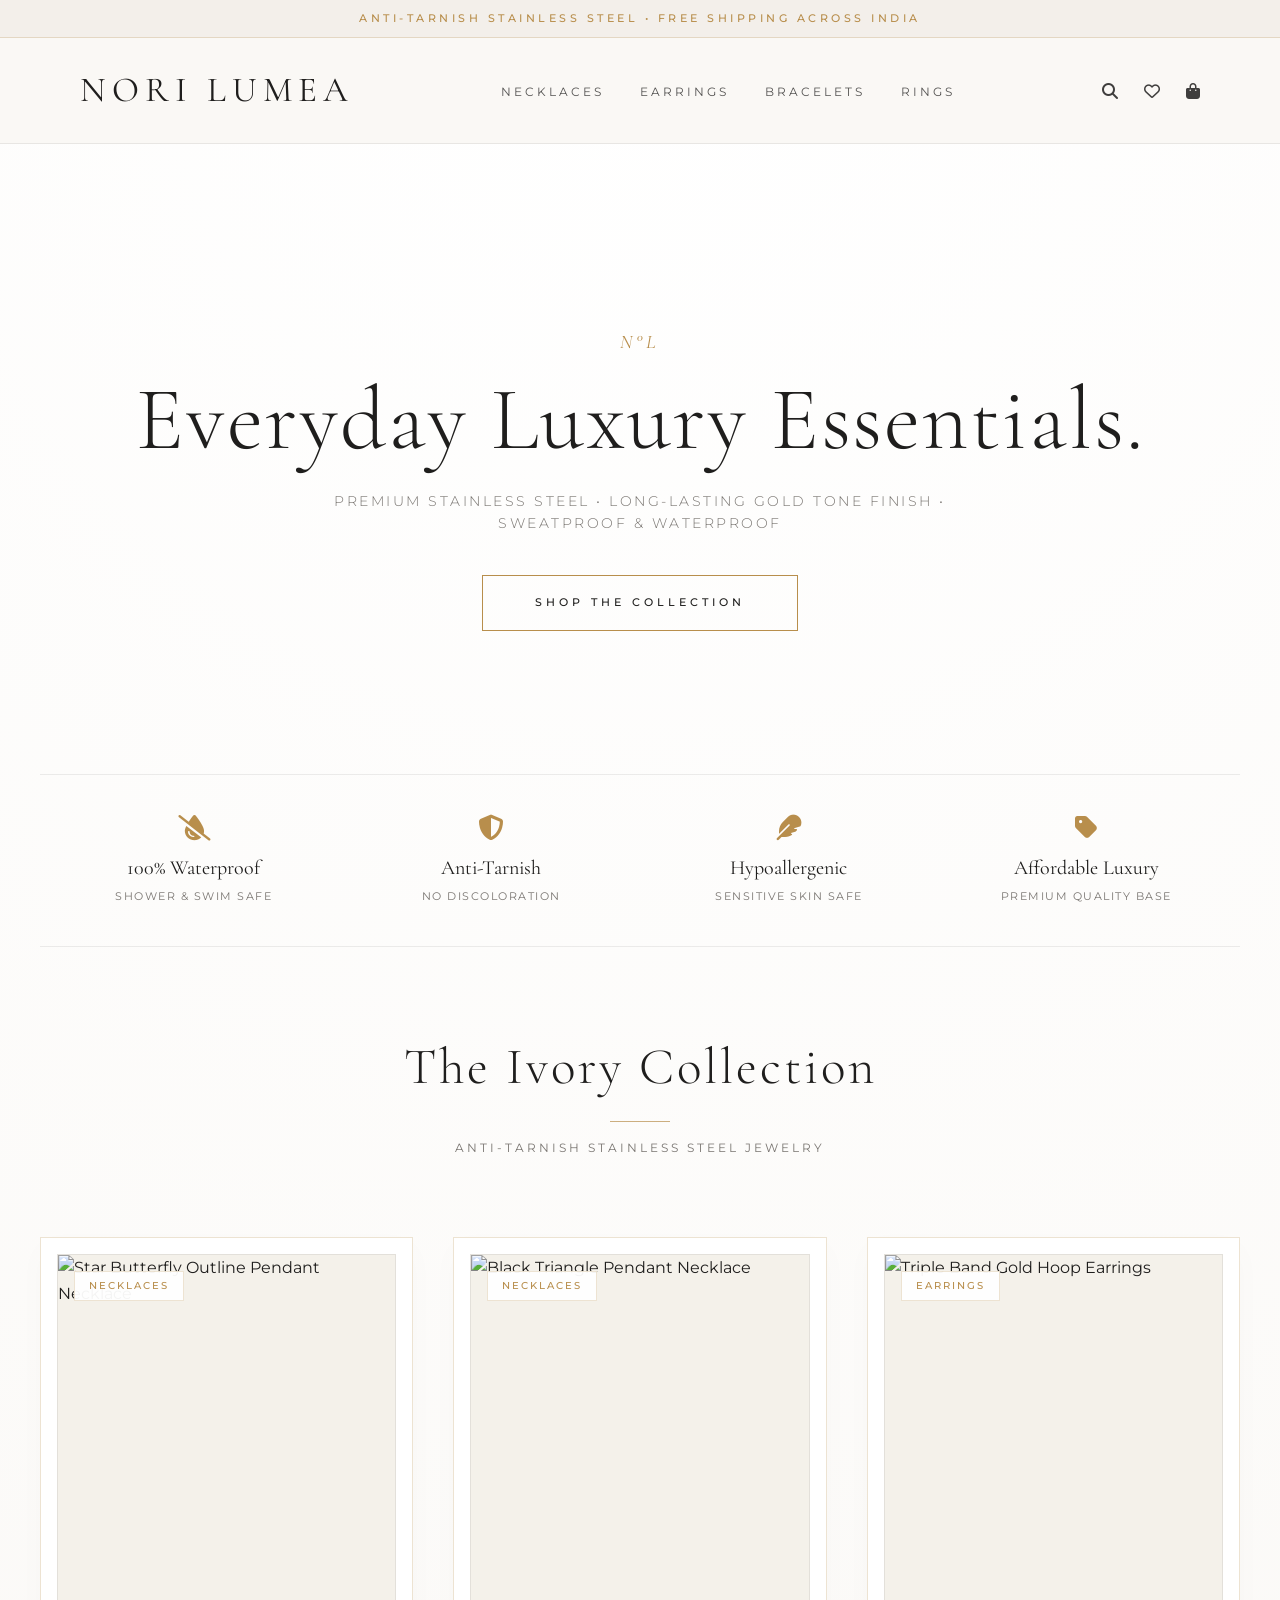
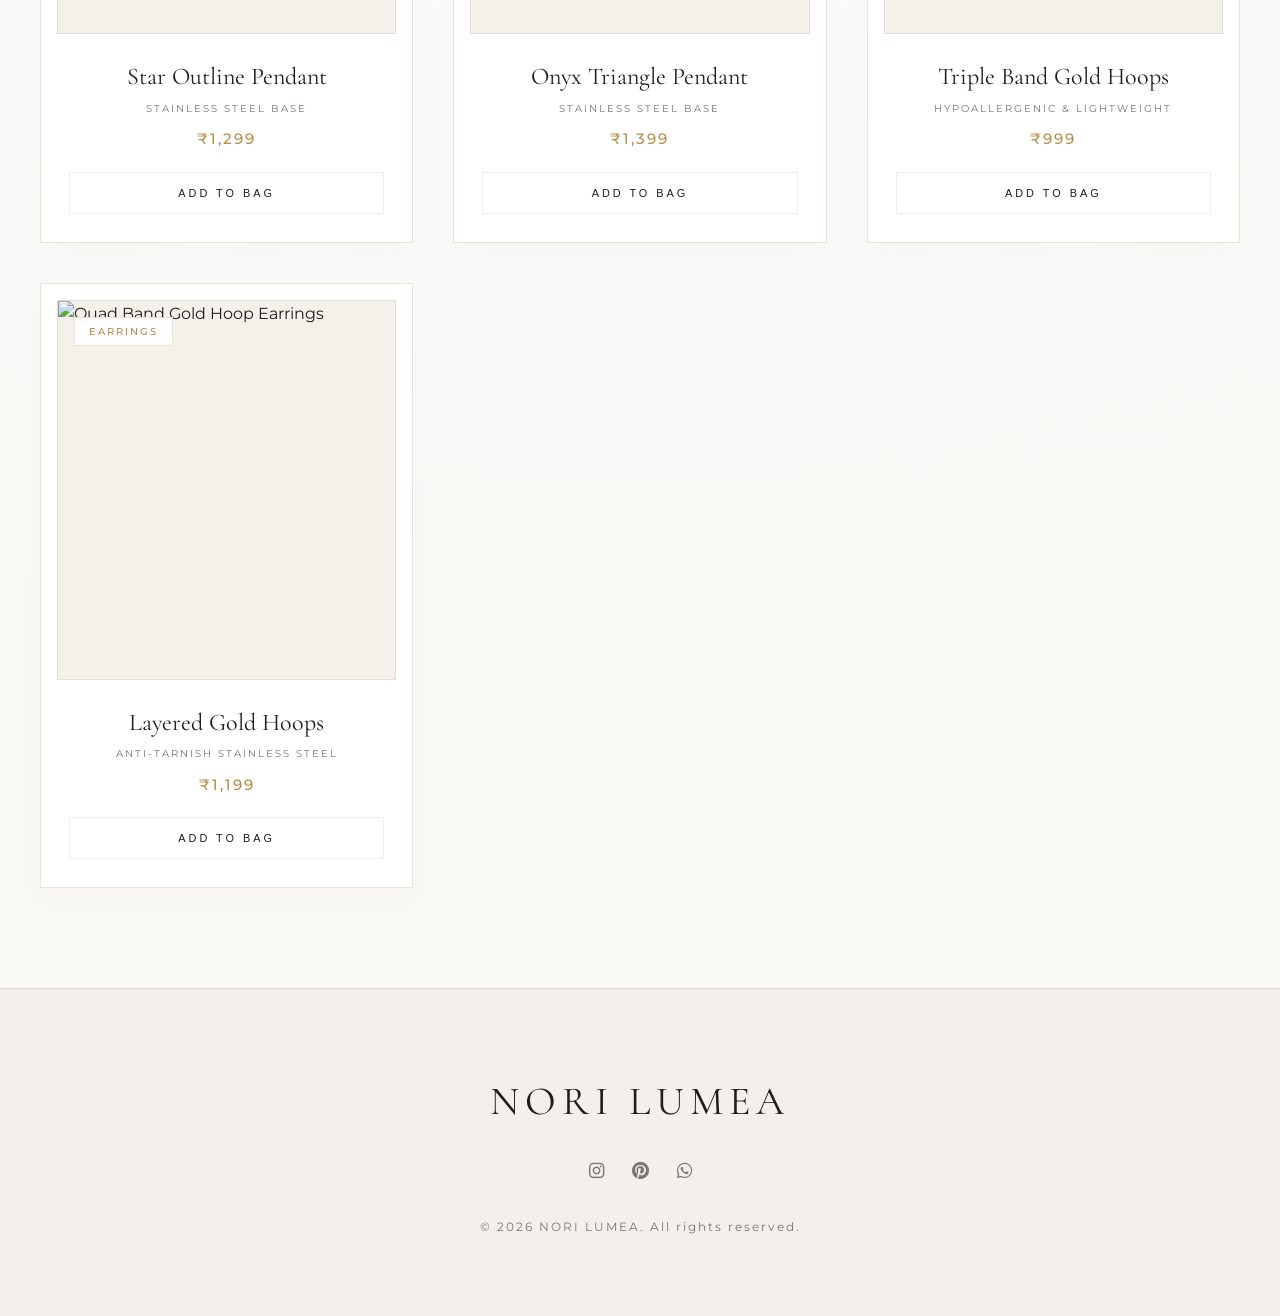
==== commit 6948fcf1: "Replace apology message with jewelry store content" ====
--- a/index.html
+++ b/index.html
@@ -1,231 +1,392 @@
 <!DOCTYPE html>
 <html lang="en">
 <head>
-  <meta charset="UTF-8">
-  <meta name="viewport" content="width=device-width, initial-scale=1.0">
-  <title>I'm So Sorry ❤️</title>
-  
-  <!-- Fonts -->
-  <link rel="preconnect" href="https://fonts.googleapis.com">
-  <link rel="preconnect" href="https://fonts.gstatic.com" crossorigin>
-  <link href="https://fonts.googleapis.com/css2?family=Dancing+Script:wght@600&family=Plus+Jakarta+Sans:wght@400;600&display=swap" rel="stylesheet">
-
-  <!-- Combined Stylesheet -->
-  <style>
-    :root {
-      --bg-gradient: linear-gradient(135deg, #fdfbfb 0%, #ebedee 100%);
-      --card-bg: #ffffff;
-      --primary-color: #e63946;
-      --text-dark: #2b2d42;
-      --text-muted: #6c757d;
-      --accent-pink: #ffe5ec;
-      --accent-border: #ffb3c1;
-    }
-
-    * {
-      box-sizing: border-box;
-      margin: 0;
-      padding: 0;
-    }
-
-    body {
-      font-family: 'Plus Jakarta Sans', sans-serif;
-      background: var(--bg-gradient);
-      color: var(--text-dark);
-      min-height: 100vh;
-      display: flex;
-      justify-content: center;
-      align-items: center;
-      padding: 20px;
-    }
-
-    .container {
-      max-width: 600px;
-      width: 100%;
-    }
-
-    .hero {
-      text-align: center;
-      margin-bottom: 24px;
-    }
-
-    .badge {
-      background-color: var(--accent-pink);
-      color: var(--primary-color);
-      font-size: 0.85rem;
-      font-weight: 600;
-      padding: 6px 16px;
-      border-radius: 20px;
-      display: inline-block;
-      margin-bottom: 12px;
-    }
-
-    .hero h1 {
-      font-size: 2.2rem;
-      color: var(--text-dark);
-      margin-bottom: 8px;
-    }
-
-    .subtitle {
-      color: var(--text-muted);
-      font-size: 1rem;
-    }
-
-    .card {
-      background: var(--card-bg);
-      border-radius: 20px;
-      padding: 32px;
-      box-shadow: 0 10px 30px rgba(0, 0, 0, 0.05);
-      border: 1px solid rgba(0, 0, 0, 0.05);
-    }
-
-    .letter-window {
-      text-align: center;
-      border-bottom: 2px dashed #f0f0f0;
-      padding-bottom: 24px;
-      margin-bottom: 24px;
-    }
-
-    .heart-icon {
-      font-size: 2.5rem;
-      margin-bottom: 8px;
-      animation: pulse 1.8s infinite;
-    }
-
-    .letter-window h2 {
-      font-family: 'Dancing Script', cursive;
-      font-size: 2.4rem;
-      color: var(--primary-color);
-      margin-bottom: 16px;
-    }
-
-    .letter-body p {
-      line-height: 1.6;
-      margin-bottom: 12px;
-      color: #4a5568;
-    }
-
-    .letter-body .highlight {
-      font-weight: 600;
-      color: var(--text-dark);
-      margin-top: 16px;
-    }
-
-    .interactive-section h3 {
-      font-size: 1.1rem;
-      text-align: center;
-      margin-bottom: 4px;
-    }
-
-    .hint {
-      text-align: center;
-      font-size: 0.85rem;
-      color: var(--text-muted);
-      margin-bottom: 16px;
-    }
-
-    .buttons-grid {
-      display: grid;
-      grid-template-columns: repeat(2, 1fr);
-      gap: 12px;
-    }
-
-    .offer-btn {
-      background-color: #f8f9fa;
-      border: 1px solid var(--accent-border);
-      padding: 12px 16px;
-      border-radius: 12px;
-      font-family: inherit;
-      font-size: 0.9rem;
-      font-weight: 600;
-      color: var(--text-dark);
-      cursor: pointer;
-      transition: all 0.2s ease;
-    }
-
-    .offer-btn:hover {
-      background-color: var(--accent-pink);
-      transform: translateY(-2px);
-    }
-
-    .response-box {
-      margin-top: 20px;
-      padding: 16px;
-      background-color: var(--accent-pink);
-      border-radius: 12px;
-      text-align: center;
-      border: 1px solid var(--accent-border);
-      transition: opacity 0.3s ease;
-    }
-
-    .hidden {
-      display: none;
-    }
-
-    footer {
-      text-align: center;
-      margin-top: 24px;
-      color: var(--text-muted);
-      font-size: 0.9rem;
-    }
-
-    @keyframes pulse {
-      0% { transform: scale(1); }
-      50% { transform: scale(1.15); }
-      100% { transform: scale(1); }
-    }
-
-    @media (max-width: 480px) {
-      .buttons-grid {
-        grid-template-columns: 1fr;
-      }
-    }
-  </style>
+    <meta charset="UTF-8">
+    <meta name="viewport" content="width=device-width, initial-scale=1.0">
+    <title>NORI LUMEA | Anti-Tarnish Everyday Jewelry</title>
+    <!-- Google Fonts & FontAwesome -->
+    <link href="https://fonts.googleapis.com/css2?family=Cormorant+Garamond:ital,wght@0,300;0,400;0,600;1,400&family=Montserrat:wght@200;300;400;500;600&display=swap" rel="stylesheet">
+    <link rel="stylesheet" href="https://cdnjs.cloudflare.com/ajax/libs/font-awesome/6.4.0/css/all.min.css">
+
+    <style>
+        :root {
+            --bg-main: #FAF8F5;          /* Luminous Ivory */
+            --bg-card: #FFFFFF;          /* Pure White Card */
+            --text-dark: #1F1E1D;         /* Deep Charcoal */
+            --text-gold: #B88E4C;         /* Warm Champagne Gold Accent */
+            --text-muted: #7A7672;        /* Neutral Gray */
+            --border-gold: rgba(184, 142, 76, 0.25);
+            --border-subtle: rgba(31, 30, 29, 0.08);
+            --font-editorial: 'Cormorant Garamond', serif;
+            --font-clean: 'Montserrat', sans-serif;
+        }
+
+        * { margin: 0; padding: 0; box-sizing: border-box; scroll-behavior: smooth; }
+
+        body {
+            background-color: var(--bg-main);
+            color: var(--text-dark);
+            font-family: var(--font-clean);
+            overflow-x: hidden;
+            line-height: 1.6;
+            background-image: radial-gradient(circle at 50% 0%, #FFFFFF 0%, var(--bg-main) 80%);
+        }
+
+        /* Announcement Bar */
+        .announcement-bar {
+            background-color: #F3EFEA;
+            color: var(--text-gold);
+            border-bottom: 1px solid var(--border-gold);
+            text-align: center;
+            padding: 10px 20px;
+            font-size: 0.68rem;
+            letter-spacing: 3.5px;
+            text-transform: uppercase;
+            font-weight: 500;
+        }
+
+        /* Navigation */
+        nav {
+            position: sticky;
+            top: 0;
+            width: 100%;
+            padding: 24px 80px;
+            display: flex;
+            justify-content: space-between;
+            align-items: center;
+            background: rgba(250, 248, 245, 0.92);
+            backdrop-filter: blur(20px);
+            -webkit-backdrop-filter: blur(20px);
+            border-bottom: 1px solid var(--border-subtle);
+            z-index: 1000;
+        }
+
+        .logo {
+            font-family: var(--font-editorial);
+            font-size: 2.2rem;
+            letter-spacing: 6px;
+            color: var(--text-dark);
+            text-decoration: none;
+            font-weight: 400;
+            text-transform: uppercase;
+        }
+
+        .nav-links {
+            display: flex;
+            gap: 36px;
+            list-style: none;
+        }
+
+        .nav-links a {
+            color: var(--text-dark);
+            text-decoration: none;
+            font-size: 0.72rem;
+            letter-spacing: 3px;
+            text-transform: uppercase;
+            font-weight: 400;
+            opacity: 0.75;
+            transition: all 0.4s ease;
+        }
+
+        .nav-links a:hover { opacity: 1; color: var(--text-gold); }
+
+        .nav-icons { display: flex; gap: 26px; color: var(--text-dark); font-size: 1rem; }
+        .nav-icons i { cursor: pointer; transition: all 0.3s ease; opacity: 0.85; }
+        .nav-icons i:hover { opacity: 1; transform: scale(1.15); color: var(--text-gold); }
+
+        /* Hero */
+        .hero {
+            min-height: 70vh;
+            display: flex;
+            flex-direction: column;
+            justify-content: center;
+            align-items: center;
+            text-align: center;
+            padding: 100px 20px 60px 20px;
+        }
+
+        .hero-crest {
+            font-family: var(--font-editorial);
+            font-style: italic;
+            color: var(--text-gold);
+            font-size: 1.2rem;
+            letter-spacing: 4px;
+            margin-bottom: 16px;
+        }
+
+        .hero-title {
+            font-family: var(--font-editorial);
+            font-size: clamp(3.2rem, 7vw, 5.8rem);
+            line-height: 1.05;
+            margin-bottom: 24px;
+            font-weight: 300;
+            letter-spacing: 2px;
+        }
+
+        .hero-subtitle {
+            color: var(--text-muted);
+            font-size: 0.85rem;
+            letter-spacing: 2.5px;
+            text-transform: uppercase;
+            margin-bottom: 40px;
+            max-width: 650px;
+            font-weight: 300;
+        }
+
+        .btn-gold {
+            display: inline-block;
+            padding: 18px 52px;
+            background: transparent;
+            color: var(--text-dark);
+            text-decoration: none;
+            font-size: 0.7rem;
+            letter-spacing: 4px;
+            text-transform: uppercase;
+            font-weight: 500;
+            border: 1px solid var(--text-gold);
+            transition: all 0.5s ease;
+        }
+
+        .btn-gold:hover {
+            background: var(--text-gold);
+            color: #FFFFFF;
+            box-shadow: 0 10px 25px rgba(184, 142, 76, 0.2);
+        }
+
+        /* Trust Strip */
+        .trust-strip {
+            max-width: 1200px;
+            margin: 0 auto;
+            display: grid;
+            grid-template-columns: repeat(auto-fit, minmax(220px, 1fr));
+            gap: 30px;
+            padding: 40px 20px;
+            border-top: 1px solid var(--border-subtle);
+            border-bottom: 1px solid var(--border-subtle);
+            text-align: center;
+        }
+
+        .trust-item i { font-size: 1.6rem; color: var(--text-gold); margin-bottom: 12px; }
+        .trust-item h4 { font-family: var(--font-editorial); font-size: 1.25rem; font-weight: 400; margin-bottom: 4px; }
+        .trust-item p { font-size: 0.7rem; color: var(--text-muted); letter-spacing: 1.5px; text-transform: uppercase; }
+
+        /* Catalog Grid */
+        .section { max-width: 1400px; margin: 0 auto; padding: 80px 40px 100px 40px; }
+        .section-header { text-align: center; margin-bottom: 80px; }
+        .section-title { font-family: var(--font-editorial); font-size: 3.2rem; font-weight: 300; letter-spacing: 3px; margin-bottom: 12px; }
+        .section-divider { width: 60px; height: 1px; background: var(--text-gold); margin: 0 auto 16px auto; opacity: 0.7; }
+        .section-subtitle { color: var(--text-muted); font-size: 0.75rem; letter-spacing: 3px; text-transform: uppercase; }
+
+        .products-grid {
+            display: grid;
+            grid-template-columns: repeat(auto-fit, minmax(280px, 1fr));
+            gap: 40px;
+        }
+
+        .product-card {
+            background: var(--bg-card);
+            border: 1px solid var(--border-gold);
+            padding: 16px;
+            transition: all 0.5s ease;
+            position: relative;
+            box-shadow: 0 10px 30px rgba(0, 0, 0, 0.02);
+        }
+
+        .product-image-box {
+            position: relative;
+            height: 380px;
+            overflow: hidden;
+            background: #F4F1EA;
+            border: 1px solid var(--border-subtle);
+        }
+
+        .product-image-box img {
+            width: 100%;
+            height: 100%;
+            object-fit: cover;
+            transition: transform 0.8s ease;
+        }
+
+        .product-card:hover .product-image-box img { transform: scale(1.06); }
+
+        .badge-gold {
+            position: absolute;
+            top: 16px;
+            left: 16px;
+            background: rgba(255, 255, 255, 0.95);
+            border: 1px solid var(--border-gold);
+            padding: 6px 14px;
+            font-size: 0.6rem;
+            letter-spacing: 2px;
+            text-transform: uppercase;
+            font-weight: 500;
+            color: var(--text-gold);
+            z-index: 2;
+        }
+
+        .product-details { padding: 24px 12px 12px 12px; text-align: center; }
+        .product-name { font-family: var(--font-editorial); font-size: 1.5rem; margin-bottom: 4px; font-weight: 400; }
+        .product-spec { font-size: 0.65rem; letter-spacing: 2px; color: var(--text-muted); text-transform: uppercase; margin-bottom: 10px; }
+        .product-price { color: var(--text-gold); font-weight: 500; font-size: 0.95rem; letter-spacing: 2px; margin-bottom: 20px; }
+
+        .btn-outline {
+            width: 100%;
+            padding: 14px;
+            background: transparent;
+            border: 1px solid var(--border-subtle);
+            color: var(--text-dark);
+            font-size: 0.68rem;
+            letter-spacing: 3px;
+            text-transform: uppercase;
+            font-weight: 500;
+            cursor: pointer;
+            transition: all 0.4s ease;
+        }
+
+        .btn-outline:hover { background: var(--text-dark); color: #FFFFFF; border-color: var(--text-dark); }
+        .product-card:hover { border-color: var(--text-gold); transform: translateY(-6px); box-shadow: 0 18px 40px rgba(0, 0, 0, 0.06); }
+
+        /* Footer */
+        footer { background-color: #F3EFEA; border-top: 1px solid var(--border-gold); padding: 80px 20px; text-align: center; }
+        .footer-logo { font-family: var(--font-editorial); font-size: 2.5rem; color: var(--text-dark); margin-bottom: 24px; letter-spacing: 6px; }
+        .footer-socials { display: flex; justify-content: center; gap: 28px; margin-bottom: 32px; }
+        .footer-socials a { color: var(--text-muted); font-size: 1.1rem; transition: all 0.3s ease; }
+        .footer-socials a:hover { color: var(--text-gold); transform: translateY(-2px); }
+
+        @media (max-width: 900px) {
+            nav { padding: 20px 30px; }
+            .nav-links { display: none; }
+            .hero-title { font-size: 2.8rem; }
+            .section { padding: 60px 20px; }
+        }
+    </style>
 </head>
 <body>
 
-  <div class="container">
-    <header class="hero">
-      <span class="badge">A message from the heart</span>
-      <h1>I'm Truly Sorry, My Love</h1>
-      <p class="subtitle">I made a mistake, and I want to make things right.</p>
-    </header>
-
-    <main class="card">
-      <div class="letter-window">
-        <div class="heart-icon">❤️</div>
-        <h2>To My Wonderful Wife Pathumaaaaaaaaaaaaaaaaaaaaaaaaaaaaaaaa,</h2>
-        <div class="letter-body">
-          <p>I hate that I upset you. Seeing you hurt or frustrated—especially because of me—is the last thing I ever want.</p>
-          <p>You mean the absolute world to me, and I deeply regret my mistake. Thank you for your patience, your grace, and for being the best part of my life every single day.</p>
-          <p class="highlight">I love you more than words can say. Can we start fresh today?</p>
-        </div>
-      </div>
-
-    
-
-        <div id="response-box" class="response-box hidden">
-          <p id="response-text"></p>
-        </div>
-      </div>
-    </main>
+    <div class="announcement-bar">
+        Anti-Tarnish Stainless Steel • Free Shipping Across India
+    </div>
+
+    <nav>
+        <a href="#" class="logo">NORI LUMEA</a>
+        <ul class="nav-links">
+            <li><a href="#necklaces">Necklaces</a></li>
+            <li><a href="#earrings">Earrings</a></li>
+            <li><a href="#bracelets">Bracelets</a></li>
+            <li><a href="#rings">Rings</a></li>
+        </ul>
+        <div class="nav-icons">
+            <i class="fa-solid fa-magnifying-glass"></i>
+            <i class="fa-regular fa-heart"></i>
+            <i class="fa-solid fa-bag-shopping"></i>
+        </div>
+    </nav>
+
+    <section class="hero">
+        <span class="hero-crest">N°L</span>
+        <h1 class="hero-title">Everyday Luxury Essentials.</h1>
+        <p class="hero-subtitle">Premium Stainless Steel • Long-Lasting Gold Tone Finish • Sweatproof & Waterproof</p>
+        <a href="#catalog" class="btn-gold">Shop The Collection</a>
+    </section>
+
+    <section class="trust-strip">
+        <div class="trust-item">
+            <i class="fa-solid fa-droplet-slash"></i>
+            <h4>100% Waterproof</h4>
+            <p>Shower & Swim Safe</p>
+        </div>
+        <div class="trust-item">
+            <i class="fa-solid fa-shield-halved"></i>
+            <h4>Anti-Tarnish</h4>
+            <p>No Discoloration</p>
+        </div>
+        <div class="trust-item">
+            <i class="fa-solid fa-feather"></i>
+            <h4>Hypoallergenic</h4>
+            <p>Sensitive Skin Safe</p>
+        </div>
+        <div class="trust-item">
+            <i class="fa-solid fa-tag"></i>
+            <h4>Affordable Luxury</h4>
+            <p>Premium Quality Base</p>
+        </div>
+    </section>
+
+    <section class="section" id="catalog">
+        <div class="section-header">
+            <h2 class="section-title">The Ivory Collection</h2>
+            <div class="section-divider"></div>
+            <p class="section-subtitle">Anti-Tarnish Stainless Steel Jewelry</p>
+        </div>
+
+        <div class="products-grid">
+            <!-- Product 1: Butterfly Star Outline Necklace -->
+            <article class="product-card" id="necklaces">
+                <div class="product-image-box">
+                    <span class="badge-gold">Necklaces</span>
+                    <img src="images/butterfly-necklace.png" alt="Star Butterfly Outline Pendant Necklace">
+                </div>
+                <div class="product-details">
+                    <h3 class="product-name">Star Outline Pendant</h3>
+                    <p class="product-spec">Stainless Steel Base</p>
+                    <p class="product-price">₹1,299</p>
+                    <button class="btn-outline">Add To Bag</button>
+                </div>
+            </article>
+
+            <!-- Product 2: Black Triangle Pendant Necklace -->
+            <article class="product-card">
+                <div class="product-image-box">
+                    <span class="badge-gold">Necklaces</span>
+                    <img src="images/triangle-necklace.png" alt="Black Triangle Pendant Necklace">
+                </div>
+                <div class="product-details">
+                    <h3 class="product-name">Onyx Triangle Pendant</h3>
+                    <p class="product-spec">Stainless Steel Base</p>
+                    <p class="product-price">₹1,399</p>
+                    <button class="btn-outline">Add To Bag</button>
+                </div>
+            </article>
+
+            <!-- Product 3: Triple Band Gold Hoop Earrings -->
+            <article class="product-card" id="earrings">
+                <div class="product-image-box">
+                    <span class="badge-gold">Earrings</span>
+                    <img src="images/dome-ring.png" alt="Triple Band Gold Hoop Earrings">
+                </div>
+                <div class="product-details">
+                    <h3 class="product-name">Triple Band Gold Hoops</h3>
+                    <p class="product-spec">Hypoallergenic & Lightweight</p>
+                    <p class="product-price">₹999</p>
+                    <button class="btn-outline">Add To Bag</button>
+                </div>
+            </article>
+
+            <!-- Product 4: Quad Band Gold Hoop Earrings -->
+            <article class="product-card">
+                <div class="product-image-box">
+                    <span class="badge-gold">Earrings</span>
+                    <img src="images/snake-bangle.png" alt="Quad Band Gold Hoop Earrings">
+                </div>
+                <div class="product-details">
+                    <h3 class="product-name">Layered Gold Hoops</h3>
+                    <p class="product-spec">Anti-Tarnish Stainless Steel</p>
+                    <p class="product-price">₹1,199</p>
+                    <button class="btn-outline">Add To Bag</button>
+                </div>
+            </article>
+        </div>
+    </section>
 
     <footer>
-      <p>Forever Yours ❤️</p>
+        <div class="footer-logo">NORI LUMEA</div>
+        <div class="footer-socials">
+            <a href="#"><i class="fa-brands fa-instagram"></i></a>
+            <a href="#"><i class="fa-brands fa-pinterest"></i></a>
+            <a href="#"><i class="fa-brands fa-whatsapp"></i></a>
+        </div>
+        <p style="color: var(--text-muted); font-size: 0.75rem; letter-spacing: 2px;">&copy; 2026 NORI LUMEA. All rights reserved.</p>
     </footer>
-  </div>
-
-  <!-- JavaScript Logic -->
-  <script>
-    function acceptOffer(offerText) {
-      const responseBox = document.getElementById('response-box');
-      const responseText = document.getElementById('response-text');
-
-      responseText.innerHTML = `<strong>Locked in!</strong><br> You selected: <em>${offerText}</em>. Consider it done! ❤️`;
-      
-      responseBox.classList.remove('hidden');
-      responseBox.scrollIntoView({ behavior: 'smooth', block: 'nearest' });
-    }
-  </script>
+
 </body>
 </html>
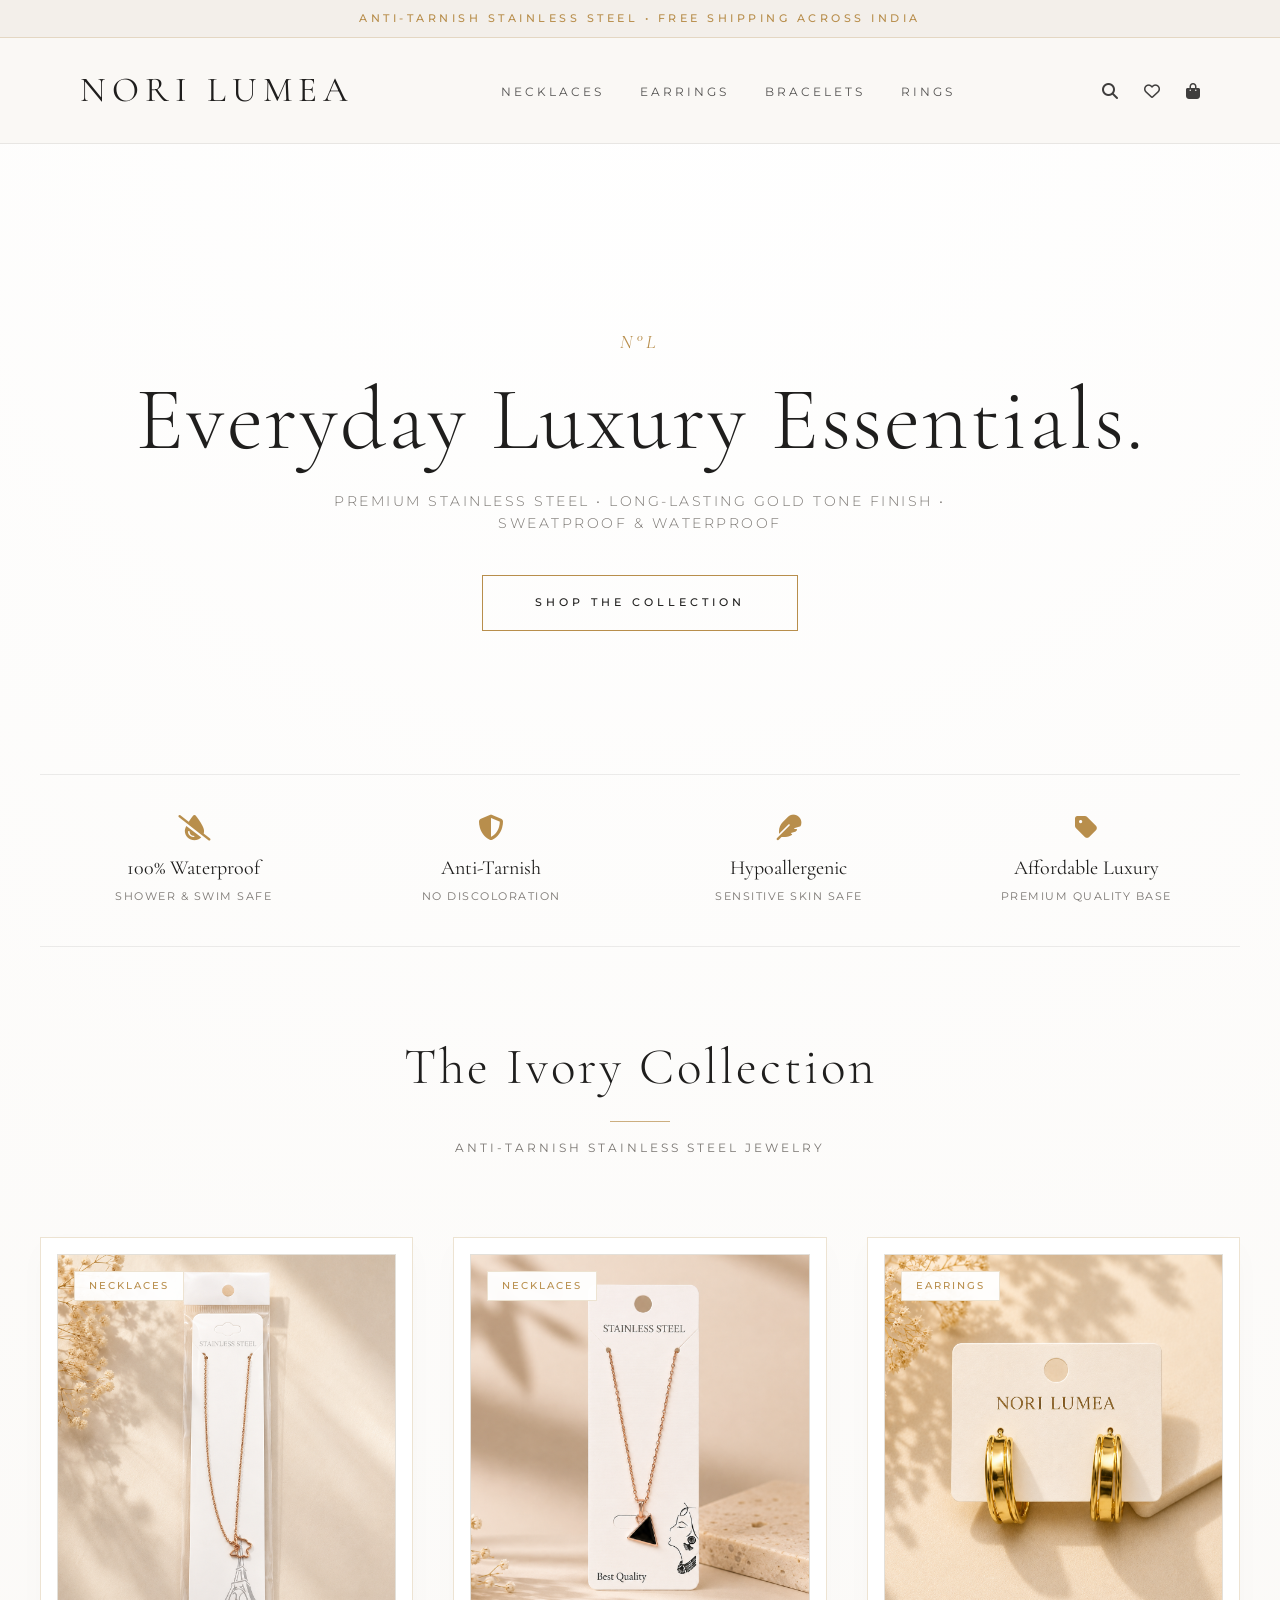
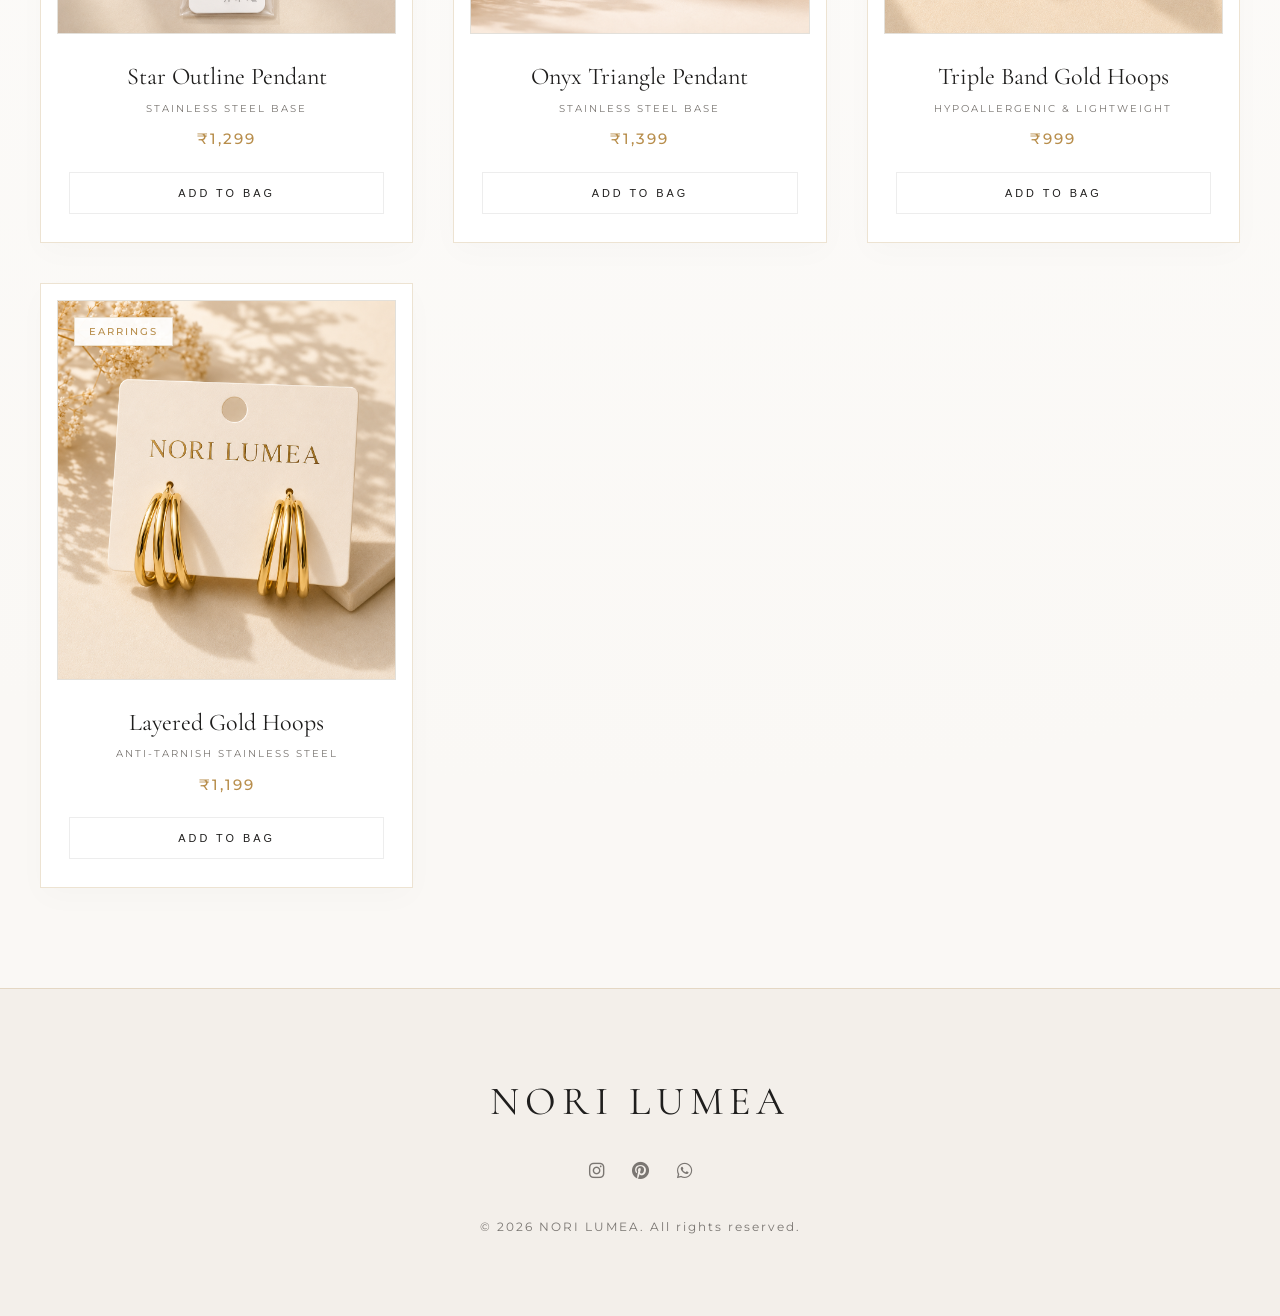
==== commit 25a01592: "Fix HTML encoding issues in index.html" ====
--- a/index.html
+++ b/index.html
@@ -324,7 +324,7 @@
             <article class="product-card" id="necklaces">
                 <div class="product-image-box">
                     <span class="badge-gold">Necklaces</span>
-                    <img src="images/butterfly-necklace.png" alt="Star Butterfly Outline Pendant Necklace">
+                    <img src="butterfly-necklace.png" alt="Star Butterfly Outline Pendant Necklace">
                 </div>
                 <div class="product-details">
                     <h3 class="product-name">Star Outline Pendant</h3>
@@ -338,7 +338,7 @@
             <article class="product-card">
                 <div class="product-image-box">
                     <span class="badge-gold">Necklaces</span>
-                    <img src="images/triangle-necklace.png" alt="Black Triangle Pendant Necklace">
+                    <img src="triangle-necklace.png" alt="Black Triangle Pendant Necklace">
                 </div>
                 <div class="product-details">
                     <h3 class="product-name">Onyx Triangle Pendant</h3>
@@ -352,7 +352,7 @@
             <article class="product-card" id="earrings">
                 <div class="product-image-box">
                     <span class="badge-gold">Earrings</span>
-                    <img src="images/dome-ring.png" alt="Triple Band Gold Hoop Earrings">
+                    <img src="dome-ring.png" alt="Triple Band Gold Hoop Earrings">
                 </div>
                 <div class="product-details">
                     <h3 class="product-name">Triple Band Gold Hoops</h3>
@@ -366,7 +366,7 @@
             <article class="product-card">
                 <div class="product-image-box">
                     <span class="badge-gold">Earrings</span>
-                    <img src="images/snake-bangle.png" alt="Quad Band Gold Hoop Earrings">
+                    <img src="snake-bangle.png" alt="Quad Band Gold Hoop Earrings">
                 </div>
                 <div class="product-details">
                     <h3 class="product-name">Layered Gold Hoops</h3>
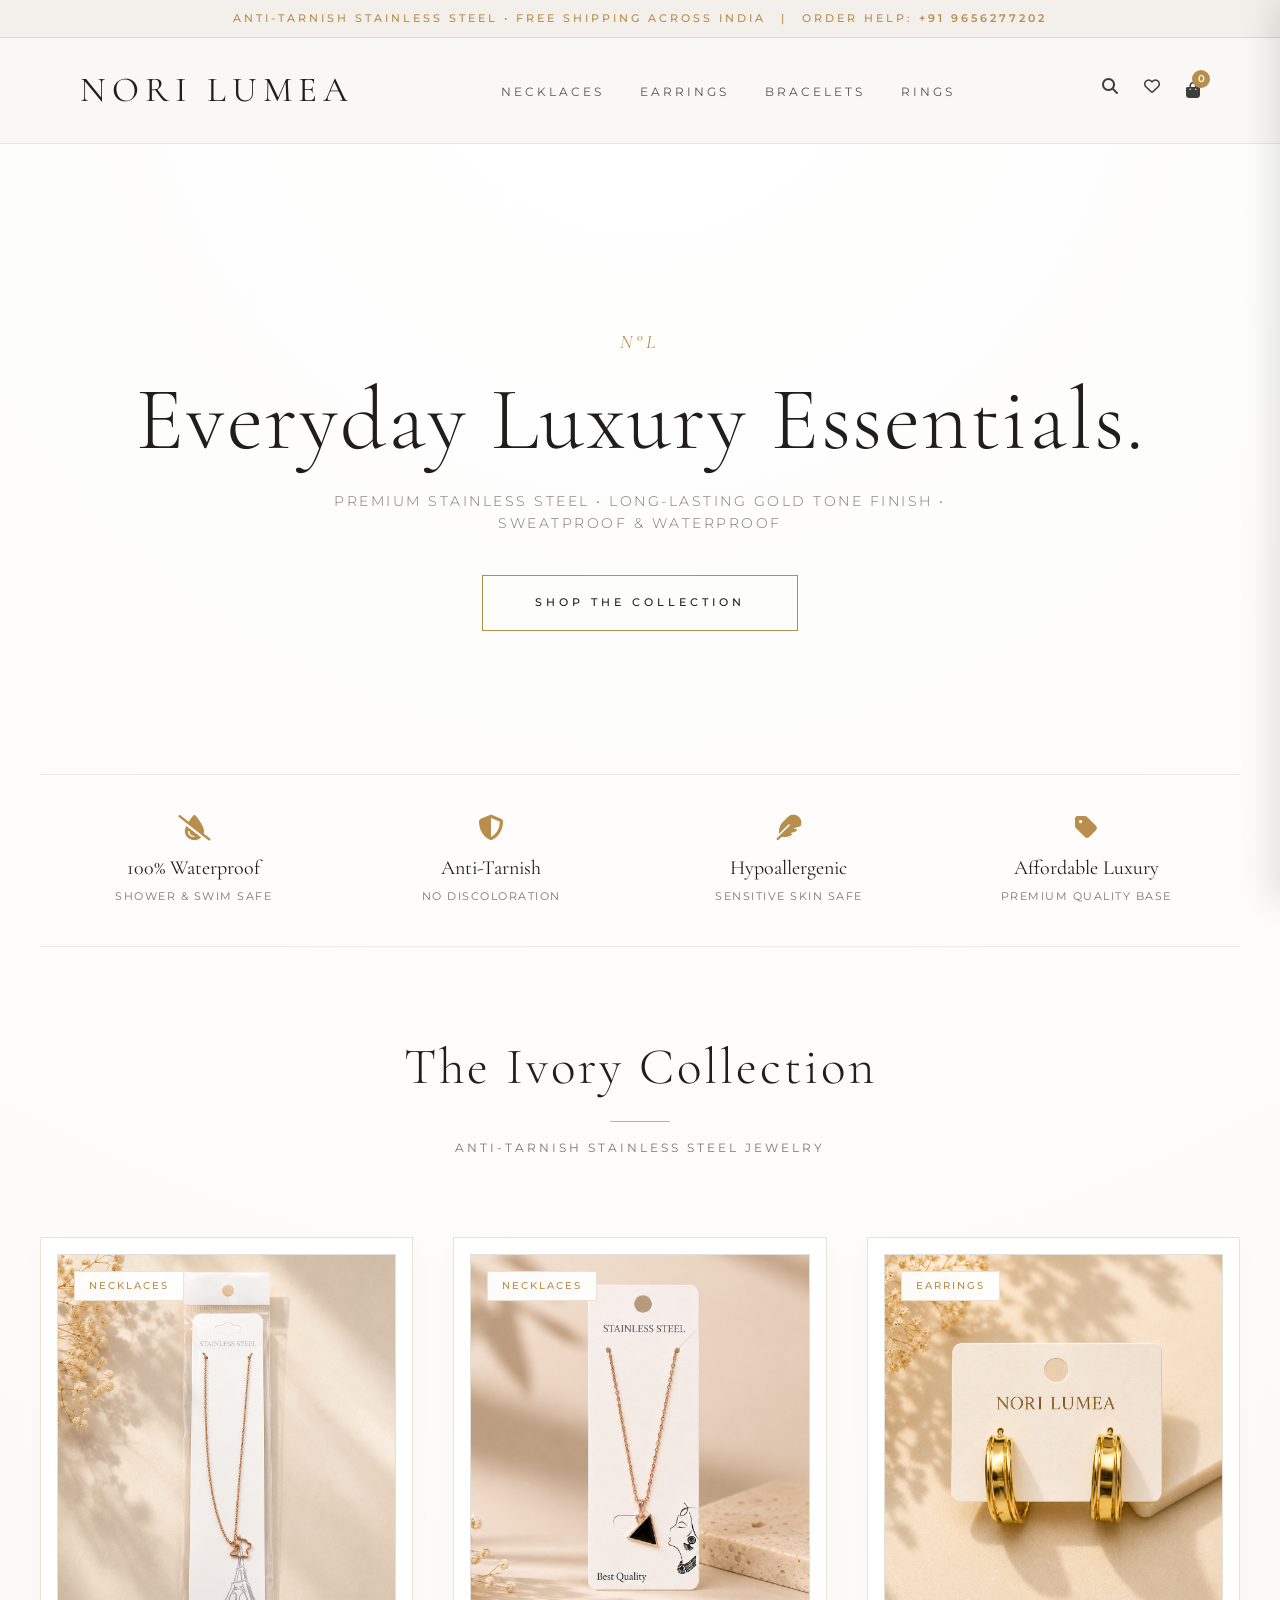
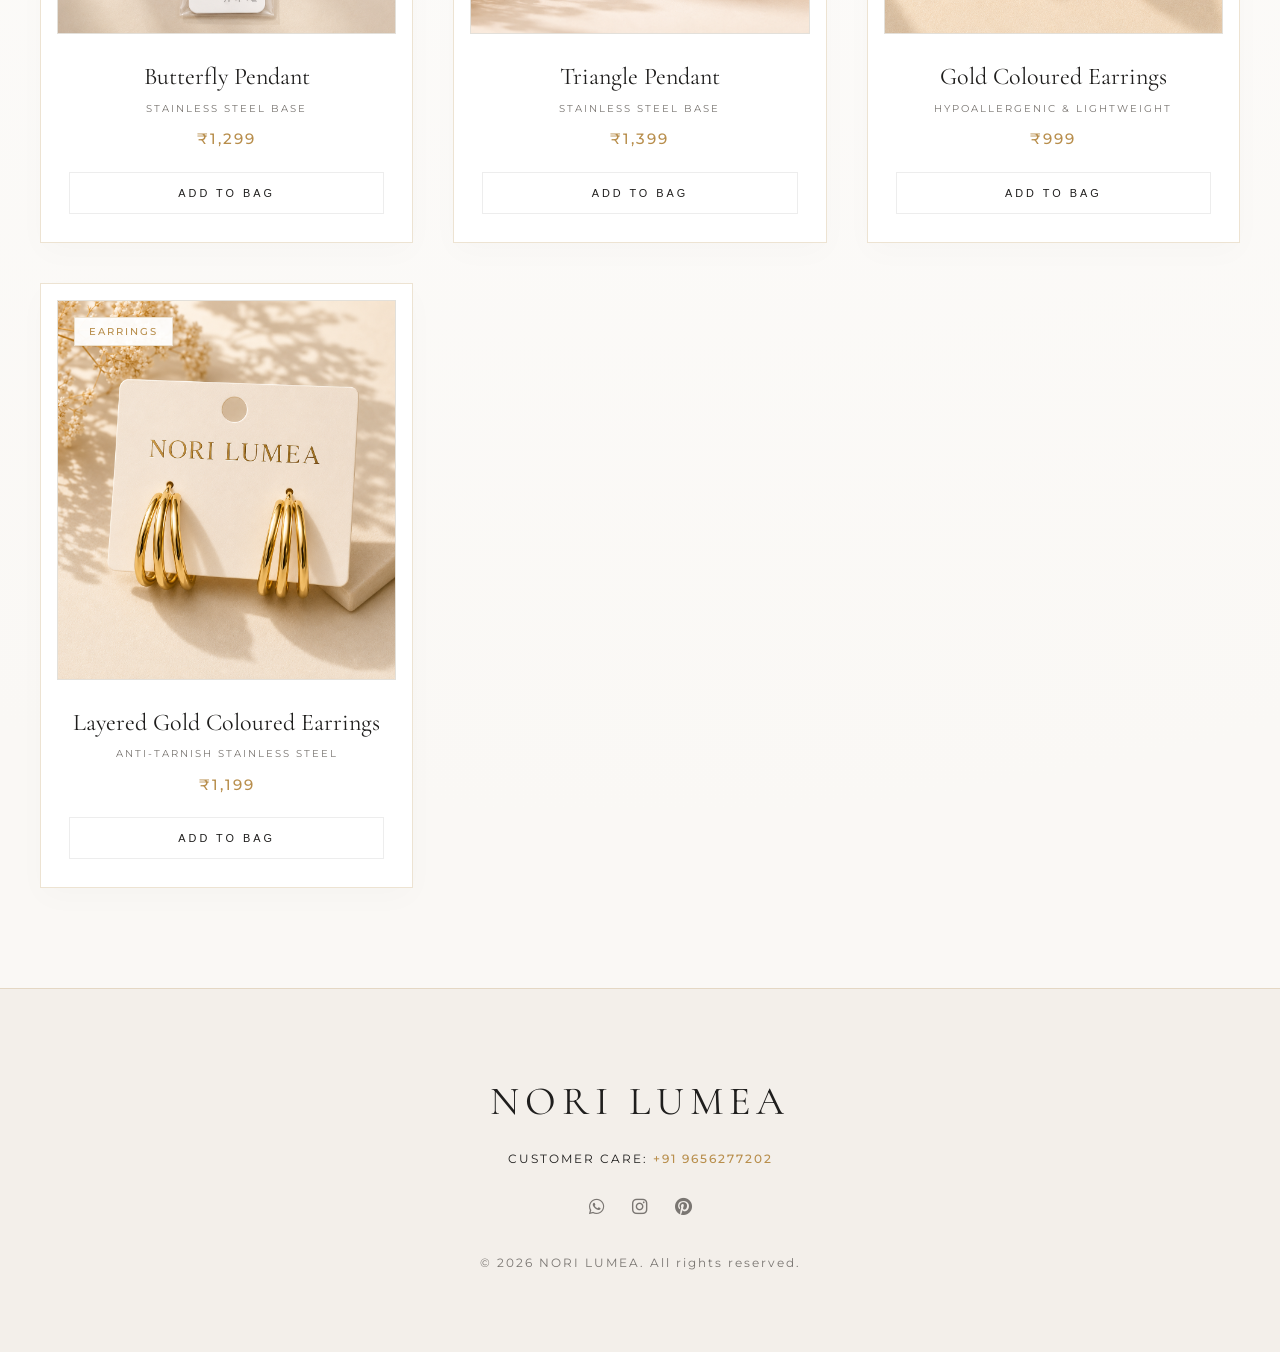
==== commit 94644a96: "Update print statement from 'Hello' to 'Goodbye'" ====
--- a/index.html
+++ b/index.html
@@ -40,9 +40,24 @@
             text-align: center;
             padding: 10px 20px;
             font-size: 0.68rem;
-            letter-spacing: 3.5px;
+            letter-spacing: 3px;
             text-transform: uppercase;
             font-weight: 500;
+            display: flex;
+            justify-content: center;
+            align-items: center;
+            gap: 15px;
+            flex-wrap: wrap;
+        }
+
+        .announcement-bar a {
+            color: var(--text-gold);
+            text-decoration: none;
+            font-weight: 600;
+        }
+
+        .announcement-bar a:hover {
+            text-decoration: underline;
         }
 
         /* Navigation */
@@ -93,6 +108,221 @@
         .nav-icons { display: flex; gap: 26px; color: var(--text-dark); font-size: 1rem; }
         .nav-icons i { cursor: pointer; transition: all 0.3s ease; opacity: 0.85; }
         .nav-icons i:hover { opacity: 1; transform: scale(1.15); color: var(--text-gold); }
+
+        .cart-wrapper { position: relative; display: inline-block; cursor: pointer; }
+        .cart-badge {
+            position: absolute;
+            top: -8px;
+            right: -10px;
+            background: var(--text-gold);
+            color: #FFFFFF;
+            font-size: 0.6rem;
+            font-weight: 600;
+            width: 18px;
+            height: 18px;
+            border-radius: 50%;
+            display: flex;
+            align-items: center;
+            justify-content: center;
+            pointer-events: none;
+            transition: transform 0.3s ease;
+        }
+
+        .cart-badge.bounce {
+            transform: scale(1.4);
+        }
+
+        /* Flying Animation Element */
+        .flying-img {
+            position: fixed;
+            z-index: 9999;
+            width: 70px;
+            height: 70px;
+            object-fit: cover;
+            border-radius: 50%;
+            border: 2px solid var(--text-gold);
+            box-shadow: 0 10px 25px rgba(0, 0, 0, 0.2);
+            pointer-events: none;
+            transition: all 0.8s cubic-bezier(0.19, 1, 0.22, 1);
+        }
+
+        /* Cart Overlay & Drawer */
+        .cart-overlay {
+            position: fixed;
+            top: 0;
+            left: 0;
+            width: 100%;
+            height: 100%;
+            background: rgba(0, 0, 0, 0.4);
+            backdrop-filter: blur(4px);
+            z-index: 2000;
+            opacity: 0;
+            visibility: hidden;
+            transition: all 0.4s ease;
+        }
+
+        .cart-overlay.active {
+            opacity: 1;
+            visibility: visible;
+        }
+
+        .cart-drawer {
+            position: fixed;
+            top: 0;
+            right: -420px;
+            width: 100%;
+            max-width: 420px;
+            height: 100%;
+            background: var(--bg-card);
+            z-index: 2001;
+            box-shadow: -10px 0 30px rgba(0, 0, 0, 0.1);
+            display: flex;
+            flex-direction: column;
+            transition: right 0.4s cubic-bezier(0.16, 1, 0.3, 1);
+        }
+
+        .cart-drawer.active {
+            right: 0;
+        }
+
+        .cart-header {
+            padding: 24px;
+            border-bottom: 1px solid var(--border-subtle);
+            display: flex;
+            justify-content: space-between;
+            align-items: center;
+        }
+
+        .cart-header h3 {
+            font-family: var(--font-editorial);
+            font-size: 1.8rem;
+            font-weight: 400;
+            letter-spacing: 2px;
+        }
+
+        .close-cart {
+            font-size: 1.2rem;
+            cursor: pointer;
+            color: var(--text-muted);
+            transition: color 0.3s ease;
+        }
+
+        .close-cart:hover { color: var(--text-dark); }
+
+        .cart-body {
+            flex: 1;
+            overflow-y: auto;
+            padding: 24px;
+        }
+
+        .cart-empty {
+            text-align: center;
+            padding: 60px 0;
+            color: var(--text-muted);
+            font-size: 0.8rem;
+            letter-spacing: 2px;
+            text-transform: uppercase;
+        }
+
+        .cart-item {
+            display: flex;
+            gap: 16px;
+            margin-bottom: 20px;
+            padding-bottom: 20px;
+            border-bottom: 1px solid var(--border-subtle);
+            align-items: center;
+        }
+
+        .cart-item-img {
+            width: 70px;
+            height: 70px;
+            object-fit: cover;
+            border: 1px solid var(--border-subtle);
+        }
+
+        .cart-item-details { flex: 1; }
+
+        .cart-item-title {
+            font-family: var(--font-editorial);
+            font-size: 1.15rem;
+            margin-bottom: 4px;
+        }
+
+        .cart-item-price {
+            font-size: 0.8rem;
+            color: var(--text-gold);
+            font-weight: 500;
+            margin-bottom: 8px;
+        }
+
+        .cart-item-qty {
+            display: flex;
+            align-items: center;
+            gap: 12px;
+        }
+
+        .qty-btn {
+            background: transparent;
+            border: 1px solid var(--border-subtle);
+            width: 24px;
+            height: 24px;
+            cursor: pointer;
+            font-size: 0.8rem;
+            display: flex;
+            align-items: center;
+            justify-content: center;
+            transition: all 0.2s ease;
+        }
+
+        .qty-btn:hover { border-color: var(--text-dark); }
+
+        .qty-val { font-size: 0.8rem; font-weight: 500; }
+
+        .remove-item {
+            color: #c94a4a;
+            font-size: 0.85rem;
+            cursor: pointer;
+            margin-left: auto;
+        }
+
+        .cart-footer {
+            padding: 24px;
+            border-top: 1px solid var(--border-subtle);
+            background: var(--bg-main);
+        }
+
+        .cart-subtotal {
+            display: flex;
+            justify-content: space-between;
+            font-size: 0.9rem;
+            letter-spacing: 1.5px;
+            text-transform: uppercase;
+            margin-bottom: 20px;
+        }
+
+        .subtotal-amount { color: var(--text-gold); font-weight: 600; }
+
+        .btn-checkout {
+            width: 100%;
+            padding: 16px;
+            background: var(--text-dark);
+            color: #FFFFFF;
+            border: none;
+            font-size: 0.72rem;
+            letter-spacing: 3px;
+            text-transform: uppercase;
+            font-weight: 500;
+            cursor: pointer;
+            transition: all 0.4s ease;
+            display: flex;
+            align-items: center;
+            justify-content: center;
+            gap: 10px;
+        }
+
+        .btn-checkout:hover {
+            background: #25D366; /* WhatsApp Green Accent */
+        }
 
         /* Hero */
         .hero {
@@ -248,7 +478,9 @@
 
         /* Footer */
         footer { background-color: #F3EFEA; border-top: 1px solid var(--border-gold); padding: 80px 20px; text-align: center; }
-        .footer-logo { font-family: var(--font-editorial); font-size: 2.5rem; color: var(--text-dark); margin-bottom: 24px; letter-spacing: 6px; }
+        .footer-logo { font-family: var(--font-editorial); font-size: 2.5rem; color: var(--text-dark); margin-bottom: 16px; letter-spacing: 6px; }
+        .footer-contact { font-size: 0.78rem; letter-spacing: 2px; color: var(--text-dark); margin-bottom: 24px; text-transform: uppercase; }
+        .footer-contact a { color: var(--text-gold); text-decoration: none; font-weight: 500; }
         .footer-socials { display: flex; justify-content: center; gap: 28px; margin-bottom: 32px; }
         .footer-socials a { color: var(--text-muted); font-size: 1.1rem; transition: all 0.3s ease; }
         .footer-socials a:hover { color: var(--text-gold); transform: translateY(-2px); }
@@ -263,8 +495,11 @@
 </head>
 <body>
 
+    <!-- Announcement Bar -->
     <div class="announcement-bar">
-        Anti-Tarnish Stainless Steel • Free Shipping Across India
+        <span>Anti-Tarnish Stainless Steel • Free Shipping Across India</span>
+        <span>|</span>
+        <span>Order Help: <a href="https://wa.me/919656277202" target="_blank">+91 9656277202</a></span>
     </div>
 
     <nav>
@@ -278,9 +513,33 @@
         <div class="nav-icons">
             <i class="fa-solid fa-magnifying-glass"></i>
             <i class="fa-regular fa-heart"></i>
-            <i class="fa-solid fa-bag-shopping"></i>
+            <div class="cart-wrapper" id="open-cart">
+                <i class="fa-solid fa-bag-shopping" id="cart-icon"></i>
+                <span class="cart-badge" id="cart-badge">0</span>
+            </div>
         </div>
     </nav>
+
+    <!-- Cart Overlay & Slide Drawer -->
+    <div class="cart-overlay" id="cart-overlay"></div>
+    <div class="cart-drawer" id="cart-drawer">
+        <div class="cart-header">
+            <h3>Your Selection</h3>
+            <i class="fa-solid fa-xmark close-cart" id="close-cart"></i>
+        </div>
+        <div class="cart-body" id="cart-body">
+            <div class="cart-empty">Your bag is currently empty</div>
+        </div>
+        <div class="cart-footer">
+            <div class="cart-subtotal">
+                <span>Subtotal</span>
+                <span class="subtotal-amount" id="cart-subtotal">₹0</span>
+            </div>
+            <button class="btn-checkout" id="checkout-btn">
+                <i class="fa-brands fa-whatsapp"></i> Order Via WhatsApp
+            </button>
+        </div>
+    </div>
 
     <section class="hero">
         <span class="hero-crest">N°L</span>
@@ -320,59 +579,59 @@
         </div>
 
         <div class="products-grid">
-            <!-- Product 1: Butterfly Star Outline Necklace -->
+            <!-- Product 1 -->
             <article class="product-card" id="necklaces">
                 <div class="product-image-box">
                     <span class="badge-gold">Necklaces</span>
-                    <img src="butterfly-necklace.png" alt="Star Butterfly Outline Pendant Necklace">
+                    <img src="butterfly-necklace.png" alt="Star Outline Pendant Necklace">
                 </div>
                 <div class="product-details">
-                    <h3 class="product-name">Star Outline Pendant</h3>
+                    <h3 class="product-name">Butterfly Pendant</h3>
                     <p class="product-spec">Stainless Steel Base</p>
                     <p class="product-price">₹1,299</p>
-                    <button class="btn-outline">Add To Bag</button>
+                    <button class="btn-outline" data-id="1" data-name="butterfly-necklace" data-price="1299" data-img="images/butterfly-necklace.png">Add To Bag</button>
                 </div>
             </article>
 
-            <!-- Product 2: Black Triangle Pendant Necklace -->
+            <!-- Product 2 -->
             <article class="product-card">
                 <div class="product-image-box">
                     <span class="badge-gold">Necklaces</span>
-                    <img src="triangle-necklace.png" alt="Black Triangle Pendant Necklace">
+                    <img src="triangle-necklace.png" alt=" Triangle Pendant Necklace">
                 </div>
                 <div class="product-details">
-                    <h3 class="product-name">Onyx Triangle Pendant</h3>
+                    <h3 class="product-name"> Triangle Pendant</h3>
                     <p class="product-spec">Stainless Steel Base</p>
                     <p class="product-price">₹1,399</p>
-                    <button class="btn-outline">Add To Bag</button>
+                    <button class="btn-outline" data-id="2" data-name="Triangle Pendant" data-price="1399" data-img="images/triangle-necklace.png">Add To Bag</button>
                 </div>
             </article>
 
-            <!-- Product 3: Triple Band Gold Hoop Earrings -->
+            <!-- Product 3 -->
             <article class="product-card" id="earrings">
                 <div class="product-image-box">
                     <span class="badge-gold">Earrings</span>
-                    <img src="dome-ring.png" alt="Triple Band Gold Hoop Earrings">
+                    <img src="dome-ring.png" alt="Gold Coloured Earrings">
                 </div>
                 <div class="product-details">
-                    <h3 class="product-name">Triple Band Gold Hoops</h3>
+                    <h3 class="product-name">Gold Coloured Earrings</h3>
                     <p class="product-spec">Hypoallergenic & Lightweight</p>
                     <p class="product-price">₹999</p>
-                    <button class="btn-outline">Add To Bag</button>
+                    <button class="btn-outline" data-id="3" data-name="Gold Coloured Earrings" data-price="999" data-img="images/dome-ring.png">Add To Bag</button>
                 </div>
             </article>
 
-            <!-- Product 4: Quad Band Gold Hoop Earrings -->
+            <!-- Product 4 -->
             <article class="product-card">
                 <div class="product-image-box">
                     <span class="badge-gold">Earrings</span>
                     <img src="snake-bangle.png" alt="Quad Band Gold Hoop Earrings">
                 </div>
                 <div class="product-details">
-                    <h3 class="product-name">Layered Gold Hoops</h3>
+                    <h3 class="product-name">Layered Gold Coloured Earrings</h3>
                     <p class="product-spec">Anti-Tarnish Stainless Steel</p>
                     <p class="product-price">₹1,199</p>
-                    <button class="btn-outline">Add To Bag</button>
+                    <button class="btn-outline" data-id="4" data-name="Layered Gold Hoops" data-price="1199" data-img="images/snake-bangle.png">Add To Bag</button>
                 </div>
             </article>
         </div>
@@ -380,13 +639,172 @@
 
     <footer>
         <div class="footer-logo">NORI LUMEA</div>
+        <div class="footer-contact">
+            Customer Care: <a href="https://wa.me/919656277202" target="_blank">+91 9656277202</a>
+        </div>
         <div class="footer-socials">
+            <a href="https://wa.me/919656277202" target="_blank"><i class="fa-brands fa-whatsapp"></i></a>
             <a href="#"><i class="fa-brands fa-instagram"></i></a>
             <a href="#"><i class="fa-brands fa-pinterest"></i></a>
-            <a href="#"><i class="fa-brands fa-whatsapp"></i></a>
         </div>
         <p style="color: var(--text-muted); font-size: 0.75rem; letter-spacing: 2px;">&copy; 2026 NORI LUMEA. All rights reserved.</p>
     </footer>
 
+    <script>
+        document.addEventListener("DOMContentLoaded", () => {
+            const cartBadge = document.getElementById("cart-badge");
+            const cartIcon = document.getElementById("cart-icon");
+            const cartDrawer = document.getElementById("cart-drawer");
+            const cartOverlay = document.getElementById("cart-overlay");
+            const closeCart = document.getElementById("close-cart");
+            const openCartBtn = document.getElementById("open-cart");
+            const cartBody = document.getElementById("cart-body");
+            const cartSubtotal = document.getElementById("cart-subtotal");
+            const checkoutBtn = document.getElementById("checkout-btn");
+
+            let cart = [];
+
+            // Open & Close Cart
+            const toggleCart = (open) => {
+                if (open) {
+                    cartDrawer.classList.add("active");
+                    cartOverlay.classList.add("active");
+                } else {
+                    cartDrawer.classList.remove("active");
+                    cartOverlay.classList.remove("active");
+                }
+            };
+
+            // Drawer only opens when clicking the header cart icon directly
+            openCartBtn.addEventListener("click", () => toggleCart(true));
+            closeCart.addEventListener("click", () => toggleCart(false));
+            cartOverlay.addEventListener("click", () => toggleCart(false));
+
+            // Flying Animation + Item Addition Logic
+            document.querySelectorAll(".btn-outline").forEach((button) => {
+                button.addEventListener("click", (e) => {
+                    const btn = e.currentTarget;
+                    const card = btn.closest(".product-card");
+                    const imgToFly = card.querySelector(".product-image-box img");
+
+                    const id = btn.getAttribute("data-id");
+                    const name = btn.getAttribute("data-name");
+                    const price = parseInt(btn.getAttribute("data-price"));
+                    const img = btn.getAttribute("data-img");
+
+                    // 1. Create flying element clone
+                    const flyingClone = imgToFly.cloneNode(true);
+                    flyingClone.classList.add("flying-img");
+                    document.body.appendChild(flyingClone);
+
+                    // 2. Compute starting position
+                    const imgRect = imgToFly.getBoundingClientRect();
+                    flyingClone.style.top = `${imgRect.top}px`;
+                    flyingClone.style.left = `${imgRect.left}px`;
+                    flyingClone.style.width = `${imgRect.width}px`;
+                    flyingClone.style.height = `${imgRect.height}px`;
+
+                    // 3. Target position (cart icon in header)
+                    const cartRect = cartIcon.getBoundingClientRect();
+
+                    // Trigger smooth fly-to-cart transition frame
+                    requestAnimationFrame(() => {
+                        flyingClone.style.top = `${cartRect.top}px`;
+                        flyingClone.style.left = `${cartRect.left}px`;
+                        flyingClone.style.width = "20px";
+                        flyingClone.style.height = "20px";
+                        flyingClone.style.opacity = "0.2";
+                        flyingClone.style.transform = "scale(0.2) rotate(360deg)";
+                    });
+
+                    // 4. On animation complete, update cart data and bounce badge
+                    setTimeout(() => {
+                        flyingClone.remove();
+
+                        // Add to cart array
+                        const existingItem = cart.find((item) => item.id === id);
+                        if (existingItem) {
+                            existingItem.qty += 1;
+                        } else {
+                            cart.push({ id, name, price, img, qty: 1 });
+                        }
+
+                        updateCartUI();
+
+                        // Bounce animation on cart badge
+                        cartBadge.classList.add("bounce");
+                        setTimeout(() => cartBadge.classList.remove("bounce"), 300);
+
+                    }, 800);
+                });
+            });
+
+            // Update Cart UI
+            function updateCartUI() {
+                const totalItems = cart.reduce((sum, item) => sum + item.qty, 0);
+                const subtotal = cart.reduce((sum, item) => sum + (item.price * item.qty), 0);
+
+                cartBadge.innerText = totalItems;
+                cartSubtotal.innerText = `₹${subtotal.toLocaleString("en-IN")}`;
+
+                if (cart.length === 0) {
+                    cartBody.innerHTML = `<div class="cart-empty">Your bag is currently empty</div>`;
+                    return;
+                }
+
+                cartBody.innerHTML = cart.map((item) => `
+                    <div class="cart-item">
+                        <img src="${item.img}" alt="${item.name}" class="cart-item-img">
+                        <div class="cart-item-details">
+                            <div class="cart-item-title">${item.name}</div>
+                            <div class="cart-item-price">₹${item.price.toLocaleString("en-IN")}</div>
+                            <div class="cart-item-qty">
+                                <button class="qty-btn" onclick="changeQty('${item.id}', -1)">-</button>
+                                <span class="qty-val">${item.qty}</span>
+                                <button class="qty-btn" onclick="changeQty('${item.id}', 1)">+</button>
+                            </div>
+                        </div>
+                        <i class="fa-regular fa-trash-can remove-item" onclick="removeItem('${item.id}')"></i>
+                    </div>
+                `).join("");
+            }
+
+            // Expose Qty & Remove functions globally
+            window.changeQty = (id, delta) => {
+                const item = cart.find((i) => i.id === id);
+                if (item) {
+                    item.qty += delta;
+                    if (item.qty <= 0) {
+                        cart = cart.filter((i) => i.id !== id);
+                    }
+                    updateCartUI();
+                }
+            };
+
+            window.removeItem = (id) => {
+                cart = cart.filter((i) => i.id !== id);
+                updateCartUI();
+            };
+
+            // Direct WhatsApp Checkout
+            checkoutBtn.addEventListener("click", () => {
+                if (cart.length === 0) return alert("Your cart is empty!");
+
+                const targetPhoneNumber = "919656277202";
+
+                let message = "Hello NORI LUMEA, I would like to place an order:\n\n";
+                cart.forEach((item) => {
+                    message += `• ${item.name} (x${item.qty}) - ₹${(item.price * item.qty).toLocaleString("en-IN")}\n`;
+                });
+                
+                const subtotal = cart.reduce((sum, item) => sum + (item.price * item.qty), 0);
+                message += `\nTotal Subtotal: ₹${subtotal.toLocaleString("en-IN")}`;
+
+                const whatsappUrl = `https://wa.me/${targetPhoneNumber}?text=${encodeURIComponent(message)}`;
+                window.open(whatsappUrl, "_blank");
+            });
+        });
+    </script>
+
 </body>
 </html>
